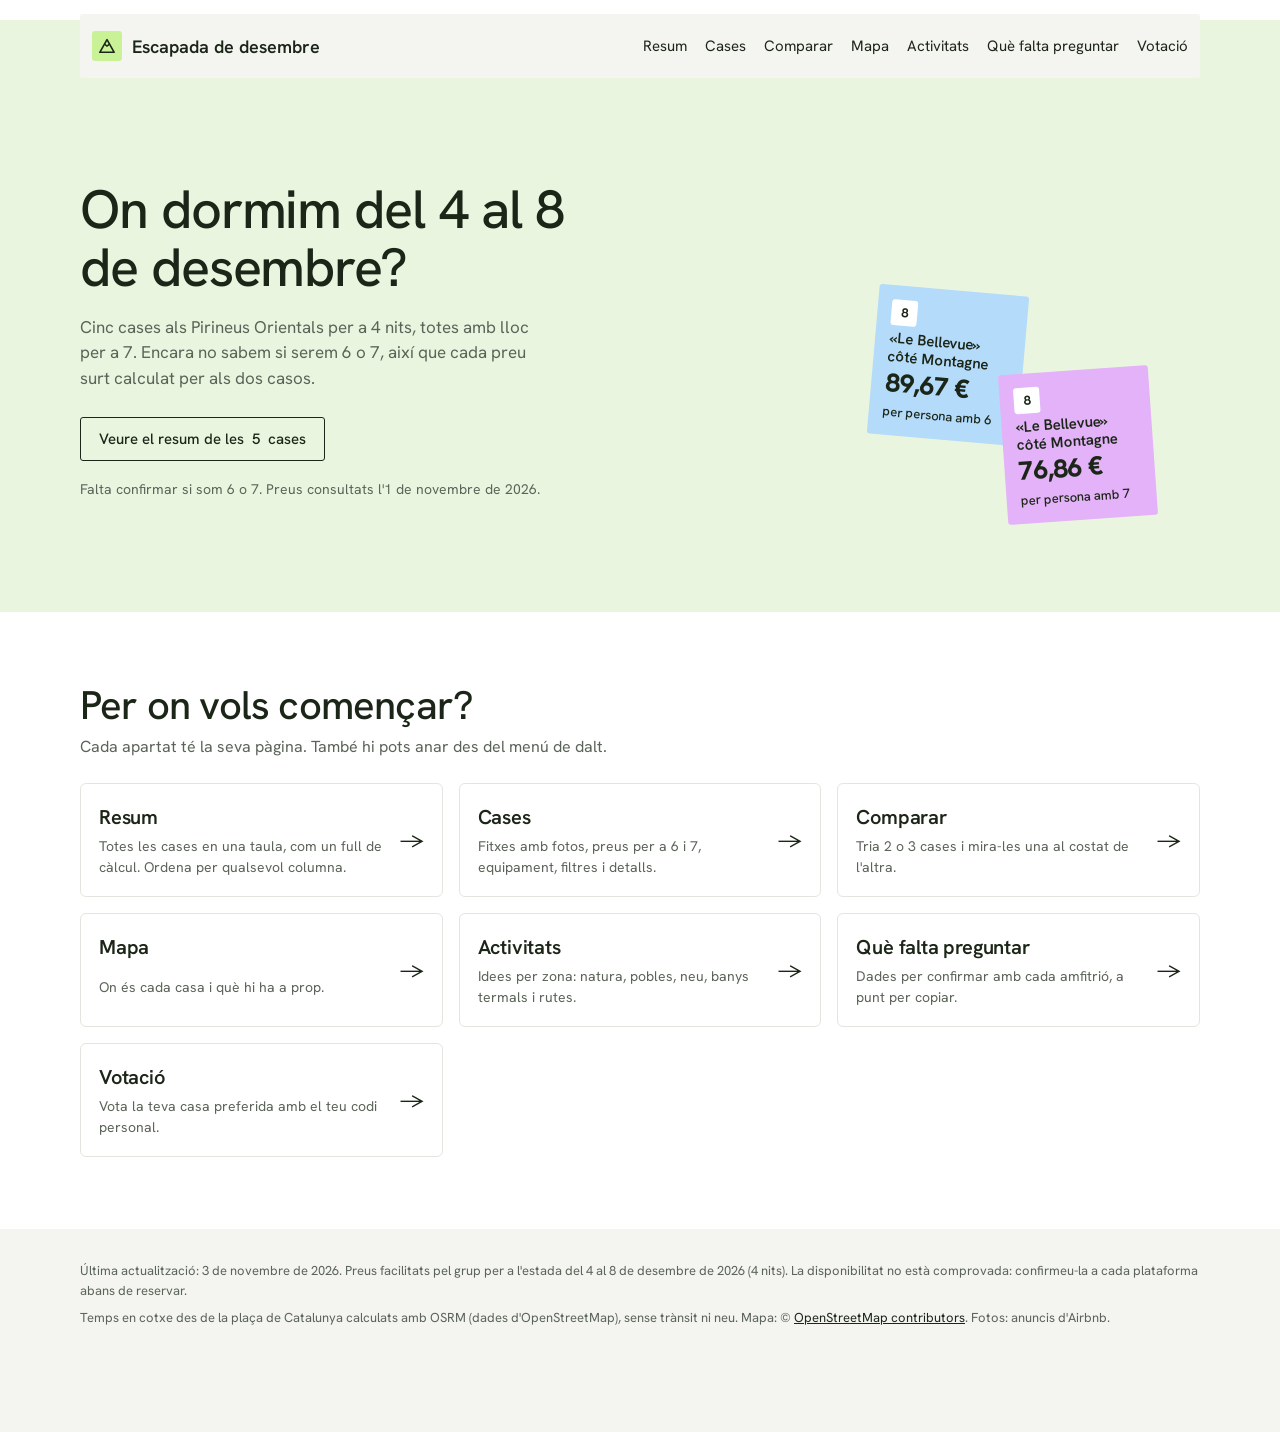
==== index.html @ 59b83987 "Base inicial" ====
<!doctype html>
<html lang="ca">
<head>
  <meta charset="utf-8">
  <meta name="viewport" content="width=device-width, initial-scale=1">
  <title>Escapada de desembre 2026: on dormim del 4 al 8 de desembre?</title>
  <meta name="description" content="Comparador de les cases candidates per a l'escapada del 4 al 8 de desembre de 2026 als Pirineus Orientals, amb preus per a 6 i 7 persones.">
  <meta name="theme-color" content="#EAF5DF">

  <!-- Vista prèvia en compartir (Open Graph / Twitter) -->
  <meta property="og:type" content="website">
  <meta property="og:locale" content="ca_ES">
  <meta property="og:title" content="Escapada de desembre 2026: on dormim del 4 al 8 de desembre?">
  <meta property="og:description" content="Comparador de les cases candidates per a l'escapada del 4 al 8 de desembre de 2026 als Pirineus Orientals, amb preus per a 6 i 7 persones.">
  <meta property="og:url" content="https://ltrebol.github.io/viatge-pont-desembre/">
  <meta property="og:image" content="https://ltrebol.github.io/viatge-pont-desembre/img/compartir.png">
  <meta property="og:image:width" content="1200">
  <meta property="og:image:height" content="630">
  <meta property="og:image:alt" content="Escapada de desembre, del 4 al 8 de desembre de 2026">
  <meta name="twitter:card" content="summary_large_image">
  <meta name="twitter:image" content="https://ltrebol.github.io/viatge-pont-desembre/img/compartir.png">

  <link rel="icon" href="data:image/svg+xml,%3Csvg xmlns='http://www.w3.org/2000/svg' viewBox='0 0 32 32'%3E%3Crect width='32' height='32' rx='4' fill='%23C9F296'/%3E%3Cpath d='M16 6 4 26h24z' fill='none' stroke='%231C2618' stroke-width='2.4' stroke-linejoin='round'/%3E%3C/svg%3E">
  <link rel="preconnect" href="https://fonts.googleapis.com">
  <link rel="preconnect" href="https://fonts.gstatic.com" crossorigin>
  <link rel="stylesheet" href="https://fonts.googleapis.com/css2?family=Hanken+Grotesk:wght@400;500;600;700;800&display=swap">
  <link rel="stylesheet" href="css/estils.css">
</head>
<body data-pagina="inici">
  <a class="salt" href="#contingut">Salta al contingut</a>

  <!-- Navegació: igual a totes les pàgines; app.js marca la pàgina actual. -->
  <div class="nav-embolcall">
    <div class="contenidor">
      <nav class="nav" aria-label="Seccions">
        <a class="logo" href="index.html" data-pag="inici">
          <span class="logo__icona" aria-hidden="true"><svg viewBox="0 0 20 20"><path d="M10 3 2 17h16z" fill="none" stroke="currentColor" stroke-width="1.8" stroke-linejoin="round"/><path d="M7.2 8 10 10l2.8-2" fill="none" stroke="currentColor" stroke-width="1.6"/></svg></span>
          <span>Escapada de desembre</span>
        </a>
        <ul class="nav__enllacos">
          <li><a href="resum.html" data-pag="resum">Resum</a></li>
          <li><a href="cases.html" data-pag="cases">Cases</a></li>
          <li><a href="comparar.html" data-pag="comparar">Comparar</a></li>
          <li><a href="mapa.html" data-pag="mapa">Mapa</a></li>
          <li><a href="activitats.html" data-pag="activitats">Activitats</a></li>
          <li><a href="preguntes.html" data-pag="preguntes">Què falta preguntar</a></li>
          <li data-nav="votacio"><a href="votacio.html" data-pag="votacio">Votació</a></li>
          <li data-nav="temps" hidden><a href="temps.html" data-pag="temps">El temps</a></li>
        </ul>
        <details class="nav__mobil">
          <summary>Seccions</summary>
          <ul>
            <li><a href="index.html" data-pag="inici">Inici</a></li>
            <li><a href="resum.html" data-pag="resum">Resum</a></li>
            <li><a href="cases.html" data-pag="cases">Cases</a></li>
            <li><a href="comparar.html" data-pag="comparar">Comparar</a></li>
            <li><a href="mapa.html" data-pag="mapa">Mapa</a></li>
            <li><a href="activitats.html" data-pag="activitats">Activitats</a></li>
            <li><a href="preguntes.html" data-pag="preguntes">Què falta preguntar</a></li>
            <li data-nav="votacio"><a href="votacio.html" data-pag="votacio">Votació</a></li>
            <li data-nav="temps" hidden><a href="temps.html" data-pag="temps">El temps</a></li>
          </ul>
        </details>
      </nav>
    </div>
  </div>

  <!-- Capçalera -->
  <header class="hero" id="inici">
    <div class="contenidor hero__graella">
      <div class="hero__text">
        <h1 id="titol-viatge">On dormim del 4 al 8 de desembre?</h1>
        <p class="hero__intro"><span class="majuscula" data-nombre-cases="text">Cinc</span> cases als Pirineus Orientals per a 4 nits, totes amb lloc per a 7. Encara no sabem si serem 6 o 7, així que cada preu surt calculat per als dos casos.</p>
        <a class="boto" href="resum.html">Veure el resum de les <span data-nombre-cases="xifra">5</span> cases</a>
        <p class="hero__nota" id="hero-nota">Falta confirmar si som 6 o 7. Preus consultats l'1 de novembre de 2026.</p>
      </div>
      <div class="peces" id="peces" aria-label="Les cases més econòmiques per persona"></div>
    </div>
  </header>

  <main id="contingut">
    <section class="seccio" aria-labelledby="titol-seccions">
      <div class="contenidor">
        <div class="seccio__cap">
          <div>
            <h2 id="titol-seccions">Per on vols començar?</h2>
            <p>Cada apartat té la seva pàgina. També hi pots anar des del menú de dalt.</p>
          </div>
        </div>
        <ul class="portes">
          <li><a class="porta" href="resum.html"><span class="porta__titol">Resum</span><span class="porta__text">Totes les cases en una taula, com un full de càlcul. Ordena per qualsevol columna.</span><span class="porta__fletxa" aria-hidden="true">→</span></a></li>
          <li><a class="porta" href="cases.html"><span class="porta__titol">Cases</span><span class="porta__text">Fitxes amb fotos, preus per a 6 i 7, equipament, filtres i detalls.</span><span class="porta__fletxa" aria-hidden="true">→</span></a></li>
          <li><a class="porta" href="comparar.html"><span class="porta__titol">Comparar</span><span class="porta__text">Tria 2 o 3 cases i mira-les una al costat de l'altra.</span><span class="porta__fletxa" aria-hidden="true">→</span></a></li>
          <li><a class="porta" href="mapa.html"><span class="porta__titol">Mapa</span><span class="porta__text">On és cada casa i què hi ha a prop.</span><span class="porta__fletxa" aria-hidden="true">→</span></a></li>
          <li><a class="porta" href="activitats.html"><span class="porta__titol">Activitats</span><span class="porta__text">Idees per zona: natura, pobles, neu, banys termals i rutes.</span><span class="porta__fletxa" aria-hidden="true">→</span></a></li>
          <li><a class="porta" href="preguntes.html"><span class="porta__titol">Què falta preguntar</span><span class="porta__text">Dades per confirmar amb cada amfitrió, a punt per copiar.</span><span class="porta__fletxa" aria-hidden="true">→</span></a></li>
          <li data-nav="votacio"><a class="porta" href="votacio.html"><span class="porta__titol">Votació</span><span class="porta__text">Vota la teva casa preferida amb el teu codi personal.</span><span class="porta__fletxa" aria-hidden="true">→</span></a></li>
          <li data-nav="temps" hidden><a class="porta" href="temps.html"><span class="porta__titol">El temps</span><span class="porta__text">Previsió del 4 al 8 de desembre per zona.</span><span class="porta__fletxa" aria-hidden="true">→</span></a></li>
        </ul>
      </div>
    </section>
  </main>

  <footer class="peu">
    <div class="contenidor">
      <p>Última actualització: <span id="ultima-actualitzacio"></span>. Preus facilitats pel grup per a l'estada del 4 al 8 de desembre de 2026 (4 nits). La disponibilitat no està comprovada: confirmeu-la a cada plataforma abans de reservar.</p>
      <p>Temps en cotxe des de la plaça de Catalunya calculats amb OSRM (dades d'OpenStreetMap), sense trànsit ni neu. Mapa: © <a href="https://www.openstreetmap.org/copyright" target="_blank" rel="noopener">OpenStreetMap contributors</a>. Fotos: anuncis d'Airbnb.</p>
    </div>
  </footer>

  <p class="avis-copiat" id="avis-copiat" role="status" aria-live="polite"></p>

  <script src="js/dades.js"></script>
  <script src="js/app.js"></script>
</body>
</html>
---- css/estils.css ----
/* Escapada de desembre 2026 — estils
   Tots els valors visuals provenen de DESIGN.md. */

:root {
  /* 2.1 Color base */
  --color-fons: #FFFFFF;
  --color-panell: #F4F5F1;
  --color-fila-parell: #FCFCFA;
  --color-hero: #EAF5DF;
  --color-linia: #E3E6DF;
  --color-linia-forta: #C9CEC3;
  --color-tinta: #1C2618;
  --color-tinta-2: #5B6458;
  --color-neutre: #666E62;
  --color-lila: #E3B2F8;
  --color-ordenada: #E7EBE1;
  --color-separador-pla: rgba(28, 38, 24, .15);
  --color-pista-barra: rgba(255, 255, 255, .75);

  /* 2.2 Zones */
  --color-zona-a: #B4DBFA; --color-zona-a-fosc: #8FC6F2; --color-zona-a-vora: #3F7FB5;
  --color-zona-b: #FFD6A8; --color-zona-b-fosc: #F7BF85; --color-zona-b-vora: #B07535;
  --color-zona-c: #95EEDD; --color-zona-c-fosc: #6FDCC8; --color-zona-c-vora: #2F9C88;
  --color-zona-d: #C9F296; --color-zona-d-fosc: #AEE16F; --color-zona-d-vora: #5F9A2A;

  /* 4 Tipografia */
  --font: "Hanken Grotesk", "Helvetica Neue", Arial, sans-serif;
  --text-hero: 54px;
  --text-h2: 40px;
  --text-preu-gran: 52px;
  --text-preu: 28px;
  --text-etiqueta-preu: 26px;
  --text-h3: 23px;
  --text-h3-pla: 26px;
  --text-preu-2: 18px;
  --text-intro: 17px;
  --text-base: 16px;
  --text-nav: 15px;
  --text-petit: 14px;
  --text-meta: 13.5px;
  --text-mini: 13px;
  --text-micro: 11px;

  /* 5 Espaiat */
  --space-1: 4px;
  --space-2: 8px;
  --space-3: 12px;
  --space-4: 16px;
  --space-5: 20px;
  --space-6: 24px;
  --space-8: 32px;
  --space-12: 48px;
  --space-18: 72px;

  /* 6 Radis */
  --radius-s: 3px;
  --radius-m: 6px;
  --radius-pill: 999px;

  /* 8 Retícula */
  --max-ample: 1120px;
  --marge: var(--space-8);

  /* 10 Moviment */
  --motion-curta: 150ms cubic-bezier(.2, 0, 0, 1);
  --motion-mitjana: 250ms cubic-bezier(.2, 0, 0, 1);
}

@media (max-width: 600px) {
  :root {
    --text-hero: 36px;
    --text-h2: 30px;
    --text-preu-gran: 44px;
    --marge: var(--space-4);
  }
}

@media (prefers-reduced-motion: reduce) {
  :root { --motion-curta: 0ms linear; --motion-mitjana: 0ms linear; }
  html { scroll-behavior: auto !important; }
}

/* ---------- Base ---------- */
* { box-sizing: border-box; }
html { scroll-behavior: smooth; scroll-padding-top: 84px; }
body {
  margin: 0;
  background: var(--color-fons);
  color: var(--color-tinta);
  font-family: var(--font);
  font-size: var(--text-base);
  line-height: 1.5;
}
h1, h2, h3 { margin: 0; font-weight: 500; letter-spacing: -.02em; line-height: 1.08; }
p { margin: 0; }
a { color: var(--color-tinta); }
img { max-width: 100%; }
button, select, input { font: inherit; color: inherit; }
.num, td.n { font-variant-numeric: tabular-nums; }
[hidden] { display: none !important; }
.sr { position: absolute; width: 1px; height: 1px; padding: 0; margin: -1px; overflow: hidden; clip: rect(0 0 0 0); white-space: nowrap; border: 0; }

:focus-visible { outline: 3px solid var(--color-tinta); outline-offset: 2px; }
.boto--ple:focus-visible { outline-color: var(--color-lila); }

.contenidor { max-width: calc(var(--max-ample) + 2 * var(--marge)); margin: 0 auto; padding-inline: var(--marge); }

.salt { position: absolute; left: var(--space-4); top: -60px; z-index: 100; background: var(--color-fons); padding: var(--space-2) var(--space-4); border: 1.5px solid var(--color-tinta); border-radius: var(--radius-s); }
.salt:focus { top: var(--space-4); }

/* ---------- Botons ---------- */
.boto {
  display: inline-flex; align-items: center; justify-content: center; gap: var(--space-2);
  min-height: 44px; padding: 0 18px;
  border: 1.5px solid var(--color-tinta); border-radius: var(--radius-s);
  background: transparent; color: var(--color-tinta);
  font-size: var(--text-nav); font-weight: 500; text-decoration: none; cursor: pointer;
  transition: background-color var(--motion-curta), color var(--motion-curta);
}
.boto:hover { background: var(--color-panell); }
.boto--ple { background: var(--color-tinta); color: var(--color-fons); }
.boto--ple:hover { background: var(--color-tinta); color: var(--color-fons); text-decoration: underline; }
.boto--pill { border-radius: var(--radius-pill); }
.boto--pill[aria-pressed="true"] { background: var(--color-tinta); color: var(--color-fons); }
.boto--text {
  border-color: transparent; padding: 0 var(--space-2); text-decoration: underline; text-underline-offset: 3px;
}
.boto--text:hover { background: transparent; text-decoration-thickness: 2px; }
.caixa-mes {
  display: inline-grid; place-items: center; width: 20px; height: 20px; flex: none;
  border: 1px solid var(--color-linia-forta); border-radius: 2px; font-size: var(--text-mini); line-height: 1;
}
.caixa-mes::before { content: "+"; }
details[open] > summary .caixa-mes::before { content: "–"; }

/* Disc de zona */
.disc {
  display: inline-grid; place-items: center; flex: none;
  width: 26px; height: 26px; border-radius: var(--radius-s);
  font-weight: 700; font-size: var(--text-mini); color: var(--color-tinta);
}
.disc--petit { width: 20px; height: 20px; font-size: var(--text-micro); }
.zona-A { background: var(--color-zona-a); }
.zona-B { background: var(--color-zona-b); }
.zona-C { background: var(--color-zona-c); }
.zona-D { background: var(--color-zona-d); }
.zona-A-fosc { background: var(--color-zona-a-fosc); }
.zona-B-fosc { background: var(--color-zona-b-fosc); }
.zona-C-fosc { background: var(--color-zona-c-fosc); }
.zona-D-fosc { background: var(--color-zona-d-fosc); }

/* Selector segmentat (page1) */
.segment { display: inline-flex; flex-wrap: wrap; gap: 2px; background: var(--color-panell); padding: var(--space-1); border-radius: var(--radius-s); }
.segment button {
  min-height: 40px; padding: 0 var(--space-4); border: 0; border-radius: 2px; background: transparent;
  font-size: var(--text-nav); cursor: pointer; transition: background-color var(--motion-curta), color var(--motion-curta);
}
.segment button:hover { background: var(--color-fons); }
.segment button[aria-pressed="true"], .segment button[aria-selected="true"] { background: var(--color-tinta); color: var(--color-fons); }
.segment--desplacable { flex-wrap: nowrap; overflow-x: auto; max-width: 100%; }
.segment--desplacable button { white-space: nowrap; }
.segment--etiquetes { gap: var(--space-1); }
.segment--etiquetes span { display: inline-flex; align-items: center; gap: var(--space-2); min-height: 40px; padding: 0 var(--space-3); font-size: var(--text-petit); }
.segment--etiquetes button { min-height: 40px; padding: 0 var(--space-2); text-decoration: underline; font-size: var(--text-petit); }

/* ---------- Navegació ---------- */
.nav-embolcall { position: sticky; top: 0; z-index: 50; padding-block: 14px; }
.nav-embolcall.enganxada { background: var(--color-fons); border-bottom: 1px solid var(--color-linia); }
.nav {
  display: flex; align-items: center; gap: 28px;
  background: var(--color-panell); border-radius: var(--radius-s); padding: 10px var(--space-3);
}
.logo { display: inline-flex; align-items: center; gap: 10px; font-size: 18px; font-weight: 600; text-decoration: none; min-height: 44px; }
.logo__icona { display: grid; place-items: center; width: 30px; height: 30px; border-radius: var(--radius-s); background: var(--color-zona-d); }
.logo__icona svg { width: 18px; height: 18px; }
.nav__enllacos { display: flex; gap: 18px; list-style: none; margin: 0 0 0 auto; padding: 0; }
.nav__enllacos a { display: inline-flex; align-items: center; min-height: 44px; font-size: var(--text-nav); text-decoration: none; }
.nav__enllacos a:hover { text-decoration: underline; text-underline-offset: 4px; }
/* Pàgina actual: subratllat gruixut + pes (no només color) */
.nav__enllacos a[aria-current="page"], .nav__mobil a[aria-current="page"] { font-weight: 600; text-decoration: underline; text-decoration-thickness: 2px; text-underline-offset: 6px; }
.nav__mobil { display: none; margin-left: auto; position: relative; }
.nav__mobil summary { list-style: none; cursor: pointer; min-height: 44px; display: inline-flex; align-items: center; padding: 0 14px; border: 1.5px solid var(--color-tinta); border-radius: var(--radius-s); font-weight: 500; }
.nav__mobil summary::-webkit-details-marker { display: none; }
.nav__mobil ul { position: absolute; right: 0; top: calc(100% + var(--space-2)); list-style: none; margin: 0; padding: var(--space-2) 0; background: var(--color-fons); border: 1px solid var(--color-linia-forta); border-radius: var(--radius-s); min-width: 220px; }
.nav__mobil a { display: flex; align-items: center; min-height: 44px; padding: 0 var(--space-4); text-decoration: none; }
@media (max-width: 1100px) {
  .nav__enllacos { display: none; }
  .nav__mobil { display: block; }
}
@media (max-width: 600px) {
  .nav-embolcall { padding-block: 10px; }
  .nav { gap: var(--space-3); }
}

/* ---------- Capçalera ---------- */
.hero { background: var(--color-hero); margin-top: -72px; padding: 120px 0 var(--space-18); overflow: hidden; }
.hero__graella { display: grid; grid-template-columns: 1.05fr 1fr; gap: 40px; align-items: center; }
.hero h1 { font-size: var(--text-hero); }
.hero__intro { max-width: 46ch; margin: 18px 0 26px; color: var(--color-tinta-2); font-size: var(--text-intro); }
.hero__nota { margin-top: 18px; font-size: var(--text-petit); color: var(--color-tinta-2); }
.peces { position: relative; height: 400px; }
.peca { position: absolute; width: 190px; height: 190px; border-radius: var(--radius-s); overflow: hidden; background: var(--color-panell); }
.peca img { width: 100%; height: 100%; object-fit: cover; display: block; }
.etiqueta {
  position: absolute; width: 150px; height: 150px; padding: 14px; border-radius: var(--radius-s);
  display: flex; flex-direction: column; justify-content: space-between; text-decoration: none; color: var(--color-tinta);
}
.etiqueta .disc { background: var(--color-fons); }
.etiqueta__nom { font-size: var(--text-nav); font-weight: 600; line-height: 1.2; }
.etiqueta__preu { font-size: var(--text-etiqueta-preu); font-weight: 800; letter-spacing: -.02em; line-height: 1; font-variant-numeric: tabular-nums; }
.etiqueta__unitat { display: block; font-size: var(--text-mini); font-weight: 500; margin-top: var(--space-1); }
.etiqueta--lila { background: var(--color-lila); }
@media (max-width: 980px) {
  .hero__graella { grid-template-columns: 1fr; }
  .peces { height: 400px; max-width: 520px; }
}
@media (max-width: 600px) {
  .hero { padding: 96px 0 40px; }
  .peces { height: 320px; transform: scale(.8); transform-origin: left top; margin-bottom: -60px; }
}

/* ---------- Seccions ---------- */
.seccio { padding-top: var(--space-18); }
.seccio__cap { display: flex; justify-content: space-between; align-items: flex-end; flex-wrap: wrap; gap: var(--space-5); margin-bottom: var(--space-6); }
.seccio__cap h2 { font-size: var(--text-h2); }
.seccio__cap > div:first-child { flex: 1 1 36rem; min-width: 0; }
.seccio__cap p { margin-top: var(--space-2); max-width: 100ch; color: var(--color-tinta-2); }
.seccio__cap h1 { font-size: var(--text-h2); }
/* Pàgines interiors: la primera secció comença just sota la navegació */
.pagina > .seccio:first-child { padding-top: var(--space-8); }
@media (max-width: 600px) { .seccio { padding-top: var(--space-12); } .pagina > .seccio:first-child { padding-top: var(--space-4); } }

/* ---------- Inici: accessos a cada pàgina ---------- */
.portes { list-style: none; margin: 0; padding: 0; display: grid; grid-template-columns: repeat(3, 1fr); gap: var(--space-4); }
@media (max-width: 980px) { .portes { grid-template-columns: repeat(2, 1fr); } }
@media (max-width: 600px) { .portes { grid-template-columns: 1fr; } }
.porta {
  display: grid; grid-template-columns: 1fr auto; gap: var(--space-1) var(--space-3); height: 100%;
  padding: 18px; border: 1px solid var(--color-linia); border-radius: var(--radius-m);
  text-decoration: none; transition: background-color var(--motion-curta);
}
.porta:hover { background: var(--color-panell); }
.porta__titol { font-size: 20px; font-weight: 600; letter-spacing: -.01em; }
.porta__text { grid-column: 1; font-size: var(--text-petit); color: var(--color-tinta-2); }
.porta__fletxa { grid-column: 2; grid-row: 1 / span 2; align-self: center; font-size: 22px; }

/* ---------- Resum (full de càlcul) ---------- */
.full { border: 1px solid var(--color-linia-forta); border-radius: var(--radius-m); overflow: auto; max-width: 100%; max-height: 80vh; }
.full__taula { border-collapse: separate; border-spacing: 0; font-size: var(--text-petit); min-width: 1250px; width: 100%; }
.full__taula th, .full__taula td {
  height: 44px; padding: 0 10px; white-space: nowrap; text-align: left;
  border-right: 1px solid var(--color-linia); border-bottom: 1px solid var(--color-linia);
}
.full__taula thead th { position: sticky; top: 0; z-index: 2; background: var(--color-panell); font-size: var(--text-mini); font-weight: 600; }
.full__taula thead tr.grups th { height: 30px; font-weight: 500; color: var(--color-tinta-2); text-align: center; }
.full__taula thead tr:nth-child(2) th { top: 30px; }
.full__taula thead th button {
  all: unset; cursor: pointer; display: inline-flex; align-items: center; gap: var(--space-1); min-height: 44px; font-weight: 600;
}
.full__taula thead th button:focus-visible { outline: 3px solid var(--color-tinta); outline-offset: -3px; }
.full__taula thead th[aria-sort="ascending"], .full__taula thead th[aria-sort="descending"] { background: var(--color-ordenada); }
.full__taula .fletxa { color: var(--color-neutre); font-weight: 400; }
.full__taula thead th.n, .full__taula td.n { text-align: right; }
.full__taula thead th.n button { justify-content: flex-end; }
.full__taula tbody th { position: sticky; left: 0; z-index: 1; background: var(--color-fons); font-weight: 500; min-width: 250px; border-right: 1px solid var(--color-linia-forta); }
.full__taula thead tr:nth-child(2) th:first-child, .full__taula thead tr.grups th:first-child { left: 0; z-index: 3; border-right: 1px solid var(--color-linia-forta); }
.full__taula tbody tr:nth-child(even) td, .full__taula tbody tr:nth-child(even) th { background: var(--color-fila-parell); }
.full__taula tbody tr:last-child td, .full__taula tbody tr:last-child th { border-bottom: 0; }
.full__taula .sep { border-left: 2px solid var(--color-linia-forta); }
.full__casa { display: flex; align-items: center; gap: 10px; }
.full__casa a { text-decoration: none; }
.full__casa a:hover { text-decoration: underline; }
.full__taula td.millor { background: var(--color-lila) !important; font-weight: 700; }
.full__taula td.millor::after { content: "Millor"; margin-left: var(--space-1); font-size: var(--text-micro); font-weight: 500; }
.full__taula td.pend, .full__taula td.no { color: var(--color-neutre); }
.full__taula td.si { font-weight: 500; }
.full__taula td.text { white-space: normal; min-width: 240px; font-size: var(--text-mini); color: var(--color-tinta-2); line-height: 1.3; padding-block: var(--space-2); }
.full__taula td .boto--text { min-height: 36px; font-size: var(--text-mini); padding: 0; }
.full__llegenda { display: flex; flex-wrap: wrap; gap: var(--space-2) 18px; margin-top: var(--space-3); font-size: var(--text-mini); color: var(--color-tinta-2); }
.full__grups { display: none; margin-bottom: var(--space-3); }
.full__taula .nomes-mobil { display: none; }
.full__linia { display: block; }
@media (max-width: 600px) {
  /* Al mòbil: columna «Casa» fixa + només el grup de columnes triat, sense desplaçament horitzontal */
  .full__grups { display: flex; flex-wrap: nowrap; overflow-x: auto; max-width: 100%; }
  .full__grups button { white-space: nowrap; padding: 0 var(--space-3); }
  .full { max-height: none; }
  .full__taula { font-size: var(--text-mini); min-width: 0; }
  .full__taula .nomes-escriptori, .full__taula tr.grups { display: none; }
  .full__taula .nomes-mobil { display: table-cell; }
  .full__taula span.nomes-mobil { display: inline; }
  .full__taula:not([data-mobil="preu"]) .m-preu,
  .full__taula:not([data-mobil="total"]) .m-total,
  .full__taula:not([data-mobil="espai"]) .m-espai,
  .full__taula:not([data-mobil="valoracio"]) .m-valoracio,
  .full__taula:not([data-mobil="equip"]) .m-equip,
  .full__taula:not([data-mobil="atencio"]) .m-atencio { display: none; }
  .full__taula thead tr:nth-child(2) th { top: 0; }
  .full__taula th, .full__taula td { padding: 0 var(--space-2); white-space: normal; }
  .full__taula thead th button { min-height: 44px; line-height: 1.2; }
  .full__taula tbody th, .full__taula thead tr:nth-child(2) th:first-child {
    min-width: 0; width: 132px; max-width: 132px;
  }
  .full__taula tbody th { line-height: 1.2; padding-block: 6px; font-size: var(--text-mini); }
  .full__casa { gap: 6px; align-items: flex-start; }
  .full__casa .disc { width: 20px; height: 20px; font-size: var(--text-micro); }
  .full__taula td.text { min-width: 0; padding-block: 6px; }
  .full__taula td.millor::after { display: block; margin-left: 0; }
}
.mostra-millor { display: inline-block; width: 14px; height: 14px; border-radius: 2px; background: var(--color-lila); vertical-align: -2px; margin-right: 6px; }

/* ---------- Filtres ---------- */
.filtres { margin-bottom: var(--space-6); border-top: 1px solid var(--color-linia); border-bottom: 1px solid var(--color-linia); }
.filtres > summary, .descartades > summary, .fonts > summary {
  list-style: none; cursor: pointer; display: flex; align-items: center; gap: 10px; min-height: 48px; font-weight: 500;
}
.filtres > summary::-webkit-details-marker, .descartades > summary::-webkit-details-marker, .fonts > summary::-webkit-details-marker { display: none; }
.filtres__actius { font-weight: 400; color: var(--color-tinta-2); font-size: var(--text-petit); }
.filtres__cos { padding-bottom: var(--space-5); }
.filtres__graella { display: grid; gap: var(--space-4); grid-template-columns: repeat(auto-fit, minmax(190px, 1fr)); }
.filtres__graella label { display: grid; gap: 6px; font-size: var(--text-petit); font-weight: 500; }
.filtres__graella output { font-weight: 400; }
select {
  min-height: 44px; padding: 0 var(--space-3); border: 1.5px solid var(--color-linia-forta); border-radius: var(--radius-s); background: var(--color-fons);
}
input[type="range"] { width: 100%; min-height: 44px; accent-color: var(--color-tinta); }
.filtres__opcions { border: 0; padding: 0; margin: var(--space-5) 0 0; display: flex; flex-wrap: wrap; gap: var(--space-2) var(--space-5); }
.filtres__opcions legend { padding: 0; margin-bottom: var(--space-2); font-size: var(--text-petit); font-weight: 600; }
.filtres__opcions label { display: inline-flex; align-items: center; gap: var(--space-2); min-height: 44px; font-size: var(--text-petit); cursor: pointer; }
.filtres__opcions input, .interruptor input { width: 18px; height: 18px; accent-color: var(--color-tinta); }
.filtres .boto--text { margin-top: var(--space-3); }

/* ---------- Targetes de casa (model page3) ---------- */
.graella-cases { display: grid; grid-template-columns: repeat(3, 1fr); gap: var(--space-5); }
@media (max-width: 980px) { .graella-cases { grid-template-columns: repeat(2, 1fr); } }
@media (max-width: 600px) { .graella-cases { grid-template-columns: 1fr; } }

.casa { display: flex; flex-direction: column; background: var(--color-fons); border: 1px solid var(--color-linia); border-radius: var(--radius-m); overflow: hidden; scroll-margin-top: 90px; }
.casa--destacada { outline: 3px solid var(--color-tinta); outline-offset: 2px; }
.casa__foto { position: relative; aspect-ratio: 16 / 10; background: var(--color-panell); }
.casa__foto img { width: 100%; height: 100%; object-fit: cover; display: block; }
.casa__sense-foto { position: absolute; inset: 0; display: grid; place-items: center; color: var(--color-tinta-2); font-size: var(--text-petit); }
.casa__max6 { position: absolute; top: 10px; right: 10px; background: var(--color-fons); border: 1.5px solid var(--color-tinta); border-radius: var(--radius-s); padding: 3px 9px; font-size: var(--text-mini); font-weight: 600; }
.casa__distintiu { position: absolute; left: 10px; bottom: 10px; background: var(--color-lila); border-radius: var(--radius-s); padding: var(--space-1) 10px; font-size: var(--text-mini); font-weight: 600; }
.casa__valoracio { display: flex; flex-wrap: wrap; align-items: baseline; gap: 6px; padding: var(--space-3) 18px; font-size: var(--text-petit); }
.casa__valoracio small { color: var(--color-tinta-2); font-size: var(--text-petit); }
.casa__franja { display: flex; align-items: center; gap: 10px; padding: var(--space-2) 18px; background: var(--color-panell); border-top: 1px solid var(--color-linia); border-bottom: 1px solid var(--color-linia); font-size: var(--text-meta); color: var(--color-tinta-2); }
.casa__franja button, .casa__franja a { margin-left: auto; min-height: 32px; padding: 0; border: 0; background: none; color: var(--color-tinta); text-decoration: underline; text-underline-offset: 3px; cursor: pointer; font-size: var(--text-meta); }
.casa__cos { display: flex; flex-direction: column; gap: 10px; padding: 14px 18px 18px; flex: 1; }
.casa__meta { font-size: var(--text-meta); color: var(--color-tinta-2); }
.casa__nom { font-size: var(--text-h3); }
.casa__nom a { text-decoration: none; }
.preus { display: grid; gap: var(--space-1); font-variant-numeric: tabular-nums; }
.preus__6 { font-size: var(--text-preu); font-weight: 700; letter-spacing: -.02em; line-height: 1.2; }
.preus__7 { font-size: var(--text-preu-2); font-weight: 600; line-height: 1.3; }
.preus small { margin-left: var(--space-1); font-size: var(--text-meta); font-weight: 400; letter-spacing: 0; color: var(--color-tinta-2); }
.preus__no7 { font-size: var(--text-nav); color: var(--color-neutre); font-weight: 500; }
.preus__total { font-size: var(--text-mini); color: var(--color-neutre); }
.atencio { font-size: var(--text-petit); }
.atencio strong { font-weight: 600; }
.checks { list-style: none; margin: 0; padding: 0; display: grid; grid-template-columns: 1fr 1fr; gap: 3px 10px; font-size: var(--text-petit); }
.checks li::before { content: "✓"; margin-right: 7px; font-size: 12px; font-weight: 700; }
.checks li.no { color: var(--color-tinta-2); }
.checks li.no::before { content: "✕"; }
/* Carrusel de fotos (targeta i fitxa) */
.carrusel { position: absolute; inset: 0; }
.carrusel img { width: 100%; height: 100%; object-fit: cover; display: block; }
.carrusel__fletxa {
  position: absolute; top: 50%; transform: translateY(-50%); z-index: 2;
  width: 44px; height: 44px; display: grid; place-items: center; padding: 0;
  background: var(--color-fons); color: var(--color-tinta); border: 1.5px solid var(--color-tinta); border-radius: var(--radius-s);
  font-size: 26px; line-height: 1; cursor: pointer; transition: background-color var(--motion-curta);
}
.carrusel__fletxa:hover { background: var(--color-panell); }
.carrusel__fletxa--ant { left: 10px; }
.carrusel__fletxa--seg { right: 10px; }
.carrusel__comptador {
  position: absolute; right: 10px; bottom: 10px; z-index: 2;
  background: var(--color-fons); border-radius: var(--radius-s); padding: 2px 8px;
  font-size: var(--text-mini); font-weight: 500; font-variant-numeric: tabular-nums;
}
.casa__max6, .casa__distintiu { z-index: 3; }

.casa__detalls {
  display: flex; align-items: center; gap: 10px; width: 100%; min-height: 48px; padding: 0 18px;
  border: 0; border-top: 1px solid var(--color-linia); background: var(--color-fons);
  font-weight: 500; text-align: left; cursor: pointer;
}
.casa__detalls:hover { background: var(--color-panell); }
.casa__detalls:focus-visible { outline-offset: -3px; }

/* Fitxa emergent («Veure detalls») */
.fitxa {
  width: min(760px, calc(100vw - 2 * var(--space-4))); max-width: none; max-height: calc(100vh - 2 * var(--space-8));
  padding: 0; border: 1px solid var(--color-linia-forta); border-radius: var(--radius-m);
  background: var(--color-fons); color: var(--color-tinta); overflow: hidden;
}
.fitxa[open] { display: flex; flex-direction: column; animation: fitxa-entra var(--motion-mitjana); }
.fitxa::backdrop { background: rgba(28, 38, 24, .45); }
@keyframes fitxa-entra { from { opacity: 0; transform: translateY(8px); } to { opacity: 1; transform: none; } }
.fitxa__cap {
  display: flex; align-items: center; justify-content: space-between; gap: var(--space-4);
  padding: var(--space-3) var(--space-3) var(--space-3) var(--space-6); border-bottom: 1px solid var(--color-linia);
}
.fitxa__cap h2 { font-size: var(--text-h3); }
.fitxa__scroll { overflow-y: auto; overscroll-behavior: contain; }
.fitxa__foto { position: relative; aspect-ratio: 16 / 10; background: var(--color-panell); }
.miniatures { display: flex; gap: var(--space-2); overflow-x: auto; padding: var(--space-3) var(--space-6) 0; }
.miniatures button { flex: none; width: 72px; height: 72px; padding: 0; border: 2px solid transparent; border-radius: var(--radius-s); overflow: hidden; cursor: pointer; background: var(--color-panell); }
.miniatures button[aria-current="true"] { border-color: var(--color-tinta); }
.miniatures img { width: 100%; height: 100%; object-fit: cover; display: block; }
.fitxa__resum { padding: var(--space-4) var(--space-6) 0; display: grid; gap: var(--space-1); }
.fitxa__resum .casa__meta { display: flex; align-items: center; gap: var(--space-2); flex-wrap: wrap; }
.fitxa__preus { font-variant-numeric: tabular-nums; }
.fitxa__preus b { font-size: var(--text-preu-2); }
.fitxa__cos { padding: var(--space-2) var(--space-6) var(--space-6); display: grid; gap: var(--space-3); font-size: var(--text-petit); }
.fitxa__cos h3 { margin-top: var(--space-2); font-size: var(--text-nav); font-weight: 600; letter-spacing: 0; }
.fitxa__cos ul { margin: 0; padding-left: 18px; }
.fitxa__cos ul.preg__llista { padding-left: 0; }
.fitxa__cos li { margin-bottom: 2px; }
.fitxa__accions { display: flex; flex-wrap: wrap; gap: var(--space-2); margin-top: var(--space-2); }
@media (max-width: 600px) {
  .fitxa { width: 100vw; max-height: 100vh; height: 100vh; border-radius: 0; border: 0; }
  .fitxa__cap { padding-left: var(--space-4); }
  .miniatures, .fitxa__resum { padding-inline: var(--space-4); }
  .fitxa__cos { padding-inline: var(--space-4); }
}

.casa__accions { display: flex; flex-wrap: wrap; align-items: center; gap: var(--space-2); margin-top: auto; padding-top: 6px; }
.casa__accions .boto--pill { flex: 1 1 auto; }


 
/* Descartades */
.descartades { margin-top: var(--space-8); border-top: 1px solid var(--color-linia); border-bottom: 1px solid var(--color-linia); }
.descartades__nota { font-size: var(--text-petit); color: var(--color-tinta-2); }
.descartades ul { list-style: none; margin: var(--space-3) 0 var(--space-4); padding: 0; display: grid; gap: var(--space-2); }
.descartades li { display: flex; align-items: center; gap: var(--space-3); }

.buit { padding: var(--space-8) var(--space-4); text-align: center; color: var(--color-tinta-2); border: 1px dashed var(--color-linia-forta); border-radius: var(--radius-m); }

/* ---------- Comparador (plans de page1) ---------- */
.plans { display: grid; grid-template-columns: repeat(var(--columnes, 3), 1fr); gap: 22px; align-items: start; }
@media (max-width: 860px) { .plans { grid-template-columns: 1fr; } }
.pla__cos { padding: 22px var(--space-6) 18px; }
.pla__cap { display: flex; justify-content: space-between; align-items: center; gap: var(--space-2); min-height: 26px; }
.pla__cap .disc { background: var(--color-fons); }
.pla__millor { background: var(--color-fons); border: 1.5px solid var(--color-tinta); border-radius: var(--radius-s); padding: 1px 7px; font-size: 12px; font-weight: 700; }
.pla__nom { margin-top: 10px; text-align: center; font-size: var(--text-h3-pla); }
.pla__lloc { margin: var(--space-1) 0 14px; text-align: center; font-size: var(--text-petit); }
.pla__amb { text-align: center; font-size: var(--text-nav); font-weight: 700; }
.pla__preu { text-align: center; font-size: var(--text-preu-gran); font-weight: 800; letter-spacing: -.03em; line-height: 1.05; font-variant-numeric: tabular-nums; }
.pla__unitat { text-align: center; font-size: var(--text-petit); font-weight: 600; margin-bottom: var(--space-4); }
.pla__fila { padding: 9px 0; border-top: 1px solid var(--color-separador-pla); }
.pla__fila-l { display: flex; justify-content: space-between; align-items: baseline; gap: var(--space-2); font-size: var(--text-petit); }
.pla__fila-l b { font-weight: 600; text-align: right; font-variant-numeric: tabular-nums; }
.pla__fila--pend b { font-weight: 400; }
.marca-millor { display: inline-block; margin-left: 6px; padding: 0 5px; background: var(--color-fons); border: 1.5px solid var(--color-tinta); border-radius: var(--radius-s); font-size: var(--text-micro); font-weight: 700; }
.barra { height: 8px; margin-top: 6px; background: var(--color-pista-barra); border-radius: var(--radius-s); overflow: hidden; }
.barra i { display: block; height: 100%; background: var(--color-tinta); border-radius: var(--radius-s); transition: width var(--motion-mitjana); }
.pla__peu { display: block; padding: var(--space-4); text-align: center; font-weight: 600; text-decoration: none; color: var(--color-tinta); }
.pla__peu:hover { text-decoration: underline; }
.pla__treure { min-height: 32px; padding: 0; border: 0; background: none; text-decoration: underline; font-size: var(--text-mini); cursor: pointer; }
.diferencies { margin-top: 28px; display: grid; grid-template-columns: repeat(var(--columnes, 3), 1fr); gap: 22px; }
.diferencies h3 { grid-column: 1 / -1; font-size: 24px; }
.diferencies h4 { margin: 0 0 var(--space-2); font-size: var(--text-nav); font-weight: 600; display: flex; gap: var(--space-2); align-items: center; }
.diferencies ul { list-style: none; margin: 0; padding: 0; display: grid; gap: 6px; font-size: var(--text-nav); }
.diferencies li { display: flex; gap: 9px; align-items: flex-start; }
.diferencies li::before { content: "+"; display: inline-grid; place-items: center; flex: none; width: 20px; height: 20px; margin-top: 2px; border: 1px solid var(--color-linia-forta); border-radius: 2px; font-size: var(--text-mini); }
.diferencies li.menys { color: var(--color-tinta-2); }
.diferencies li.menys::before { content: "–"; }
@media (max-width: 860px) { .diferencies { grid-template-columns: 1fr; } }

.barra-comparar {
  position: fixed; left: 50%; bottom: var(--space-4); transform: translateX(-50%); z-index: 60;
  width: min(560px, calc(100% - 2 * var(--space-4)));
  display: flex; flex-wrap: wrap; align-items: center; gap: var(--space-3);
  padding: 10px var(--space-3) 10px var(--space-4);
  background: var(--color-panell); border: 1px solid var(--color-linia-forta); border-radius: var(--radius-s);
}
.barra-comparar p { flex: 1 1 200px; font-size: var(--text-petit); }

/* ---------- Mapa ---------- */
.mapa__controls { display: flex; align-items: center; gap: var(--space-4); }
.interruptor { display: inline-flex; align-items: center; gap: var(--space-2); min-height: 44px; font-size: var(--text-petit); cursor: pointer; }
.mapa__graella { display: grid; grid-template-columns: 1fr 330px; gap: var(--space-5); }
.mapa__embolcall { position: relative; }
.mapa__mapa { height: 600px; border: 1px solid var(--color-linia); border-radius: var(--radius-m); z-index: 1; background: var(--color-panell); }
.mapa__activar { position: absolute; inset: 0; z-index: 5; border: 0; border-radius: var(--radius-m); background: rgba(28, 38, 24, .25); color: var(--color-fons); font-weight: 600; font-size: var(--text-intro); cursor: pointer; }
.mapa__llista { list-style: none; margin: 0; padding: 0; border: 1px solid var(--color-linia); border-radius: var(--radius-m); align-self: start; }
.mapa__llista li + li { border-top: 1px solid var(--color-linia); }
.mapa__llista button {
  all: unset; box-sizing: border-box; cursor: pointer; width: 100%;
  display: grid; grid-template-columns: auto 1fr auto; gap: var(--space-3); align-items: center; padding: 10px var(--space-4); font-size: var(--text-petit);
}
.mapa__llista button:hover, .mapa__llista button[aria-current="true"] { background: var(--color-panell); }
.mapa__llista button:focus-visible { outline: 3px solid var(--color-tinta); outline-offset: -3px; }
.mapa__llista b { display: block; font-weight: 500; font-size: var(--text-nav); }
.mapa__llista small { color: var(--color-tinta-2); }
.mapa__llista .preu { text-align: right; font-variant-numeric: tabular-nums; }
.mapa__llista .preu small { display: block; }
.mapa__llegenda { display: flex; flex-wrap: wrap; gap: var(--space-4); margin-top: var(--space-3); font-size: var(--text-petit); color: var(--color-tinta-2); }
.mapa__llegenda span { display: inline-flex; align-items: center; gap: var(--space-2); }
@media (max-width: 860px) {
  .mapa__graella { grid-template-columns: 1fr; }
  .mapa__mapa { height: 420px; }
}

.marcador {
  display: grid; place-items: center; width: 32px; height: 32px; border-radius: var(--radius-s);
  border: 1.5px solid var(--color-tinta); color: var(--color-tinta); font-family: var(--font); font-weight: 700; font-size: var(--text-petit);
}
.marcador--exacte { border-radius: 50% 50% 50% 0; transform: rotate(-45deg); }
.marcador--exacte span { transform: rotate(45deg); }
.marcador-act { width: 12px; height: 12px; border-radius: 50%; border: 1.5px solid var(--color-tinta); }
.marcador-act--destacada { width: 16px; height: 16px; border-width: 3px; }
.leaflet-container { font-family: var(--font); }
.leaflet-popup-content-wrapper { border-radius: var(--radius-m); }
.leaflet-popup-content { font-size: var(--text-petit); margin: 14px var(--space-4); line-height: 1.4; }
.popup__nom { font-weight: 600; font-size: var(--text-nav); }
.popup__lloc { color: var(--color-tinta-2); }
.popup__preu { margin-top: var(--space-2); font-size: 22px; font-weight: 700; font-variant-numeric: tabular-nums; }
.popup__nota { color: var(--color-neutre); font-size: var(--text-mini); }
.leaflet-popup-content a { color: var(--color-tinta); }

/* ---------- Activitats ---------- */
.avis-muntanya { margin: var(--space-4) 0 0; font-size: var(--text-petit); }
.avis-muntanya strong { font-weight: 600; }
#llista-activitats { margin-top: var(--space-6); border-top: 1px solid var(--color-linia); }
.zona-act { border-bottom: 1px solid var(--color-linia); }
.zona-act > summary { list-style: none; cursor: pointer; display: flex; align-items: center; gap: var(--space-3); min-height: 64px; }
.zona-act > summary::-webkit-details-marker { display: none; }
.zona-act h3 { font-size: 24px; }
.zona-act .mostra { width: 14px; height: 14px; border-radius: 2px; flex: none; }
.zona-act__compte { margin-left: auto; font-size: var(--text-petit); color: var(--color-tinta-2); font-variant-numeric: tabular-nums; }
.zona-act__cases { font-size: var(--text-petit); color: var(--color-tinta-2); margin-bottom: var(--space-3); }
.zona-act .act-llista { margin-bottom: var(--space-5); }
@media (max-width: 600px) { .zona-act h3 { font-size: 20px; } }
.act-llista { list-style: none; margin: 0; padding: 0; border-top: 1px solid var(--color-linia); }
.act { display: grid; grid-template-columns: minmax(200px, 1.1fr) 2fr; gap: var(--space-2) var(--space-6); padding: 14px 0; border-bottom: 1px solid var(--color-linia); }
.act__nom { font-weight: 500; }
.act__tipus { display: block; font-size: var(--text-petit); color: var(--color-tinta-2); }
.act__desc { font-size: var(--text-petit); }
.act__estat { display: block; margin-top: var(--space-1); font-size: var(--text-petit); color: var(--color-neutre); }
.act__font { display: inline-block; margin-top: var(--space-1); font-size: var(--text-petit); }
@media (max-width: 600px) { .act { grid-template-columns: 1fr; } }
.fonts { margin-top: var(--space-8); border-top: 1px solid var(--color-linia); border-bottom: 1px solid var(--color-linia); }
.fonts ul { margin: 0 0 var(--space-4); padding-left: 18px; font-size: var(--text-petit); }
.fonts li { margin-bottom: var(--space-1); }

/* ---------- Què falta preguntar ---------- */
.desplegable { border-top: 1px solid var(--color-linia); border-bottom: 1px solid var(--color-linia); }
.desplegable > summary { list-style: none; cursor: pointer; display: flex; align-items: center; gap: var(--space-3); min-height: 72px; }
.desplegable > summary::-webkit-details-marker { display: none; }
.desplegable > summary h2 { font-size: var(--text-h2); }
.desplegable__compte { margin-left: auto; font-size: var(--text-petit); color: var(--color-tinta-2); }
.desplegable__intro { margin-bottom: var(--space-5); color: var(--color-tinta-2); }
.desplegable .preguntes { padding-bottom: var(--space-6); }
.preguntes { display: grid; grid-template-columns: repeat(2, 1fr); gap: var(--space-5); }
@media (max-width: 760px) { .preguntes { grid-template-columns: 1fr; } }
.preg { border: 1px solid var(--color-linia); border-radius: var(--radius-m); padding: 18px; display: grid; gap: var(--space-3); align-content: start; }
.preg h3 { display: flex; gap: 10px; align-items: center; font-size: 20px; }
.preg__llista { list-style: none; margin: 0; padding: 0; display: grid; gap: 6px; font-size: var(--text-petit); }
.preg__llista li { display: flex; gap: 9px; align-items: flex-start; }
.preg__llista li::before { content: "?"; display: inline-grid; place-items: center; flex: none; width: 20px; height: 20px; margin-top: 1px; border: 1px solid var(--color-linia-forta); border-radius: 2px; font-size: var(--text-mini); }
.preg .boto { justify-self: start; }

/* ---------- El temps (desactivat) ---------- */
.meteo { display: grid; grid-template-columns: repeat(4, 1fr); gap: var(--space-4); }
@media (max-width: 860px) { .meteo { grid-template-columns: repeat(2, 1fr); } }
@media (max-width: 480px) { .meteo { grid-template-columns: 1fr; } }
.meteo__zona { padding: 18px; border-radius: var(--radius-s); display: grid; gap: var(--space-2); font-size: var(--text-petit); }
.meteo__zona h3 { font-size: 20px; }
.meteo__dia { display: flex; justify-content: space-between; gap: var(--space-2); font-variant-numeric: tabular-nums; border-top: 1px solid var(--color-separador-pla); padding-top: 6px; }

/* ---------- Votació ---------- */
.votacio__panell { max-width: 560px; padding: 18px; background: var(--color-panell); border-radius: var(--radius-m); display: grid; gap: var(--space-2); }
.votacio__entrada { display: grid; gap: var(--space-2); }
.votacio__entrada label { font-weight: 600; }
.votacio__fila { display: flex; gap: var(--space-2); }
.votacio__fila select { flex: 1; min-width: 0; }
.votacio__ajuda, .votacio__nota { font-size: var(--text-petit); color: var(--color-tinta-2); }
.votacio__accions { display: flex; flex-wrap: wrap; gap: var(--space-2); margin-left: calc(-1 * var(--space-2)); }
.votacio__avis { font-size: var(--text-petit); min-height: 1.5em; }
.votacio__avis--error { font-weight: 600; }
.votacio__avis--error::before { content: "Error: "; }
.votacio__titol { margin-top: var(--space-8); font-size: var(--text-h3); }
.votacio__estat { margin: var(--space-2) 0 var(--space-1); color: var(--color-tinta-2); }
.votacio__qui-ha-votat { margin-bottom: var(--space-4); font-size: var(--text-petit); color: var(--color-tinta-2); }
.votacio__qui-ha-votat b { font-weight: 600; color: var(--color-tinta); }
.votacio__cases { list-style: none; margin: 0 0 var(--space-4); padding: 0; border-top: 1px solid var(--color-linia); }
.vot {
  display: grid; grid-template-columns: auto minmax(0, 1.2fr) minmax(0, 1fr) 150px; gap: var(--space-4); align-items: center;
  padding: 14px 0; border-bottom: 1px solid var(--color-linia);
}
.vot__casa b { display: block; font-weight: 500; }
.vot__casa small { color: var(--color-tinta-2); font-size: var(--text-petit); }
.vot__xifres { display: flex; flex-wrap: wrap; gap: var(--space-1) var(--space-3); font-size: var(--text-petit); font-variant-numeric: tabular-nums; }
.vot__xifres span:first-child { font-weight: 600; }
.vot__davant { background: var(--color-lila); border-radius: var(--radius-s); padding: 0 6px; font-size: var(--text-mini); font-weight: 600; }
.barra--vot { background: var(--color-panell); }
.vot--oberta { grid-template-columns: auto minmax(0, 1fr) 150px; }
.vot .boto { width: 100%; }
.vot__meu { font-size: var(--text-petit); font-weight: 600; text-align: right; }
.vot .boto:disabled { opacity: .45; cursor: not-allowed; }
.vot--meu .vot__casa b { font-weight: 700; }
@media (max-width: 600px) {
  .vot { grid-template-columns: auto 1fr; gap: var(--space-2) var(--space-3); }
  .vot--oberta { grid-template-columns: auto 1fr; }
  .vot__resultat, .vot .boto, .vot__meu { grid-column: 2; }
  .vot__meu { text-align: left; }
}

/* ---------- Peu ---------- */
.peu { margin-top: var(--space-18); padding: var(--space-8) 0 96px; background: var(--color-panell); font-size: var(--text-mini); color: var(--color-tinta-2); }
.peu p { margin-bottom: var(--space-2); }
.avis-copiat {
  position: fixed; top: var(--space-4); left: 50%; transform: translateX(-50%); z-index: 70;
  padding: 10px var(--space-4); background: var(--color-tinta); color: var(--color-fons); border-radius: var(--radius-s); font-size: var(--text-petit);
  opacity: 0; pointer-events: none; transition: opacity var(--motion-curta);
}
.avis-copiat.visible { opacity: 1; }
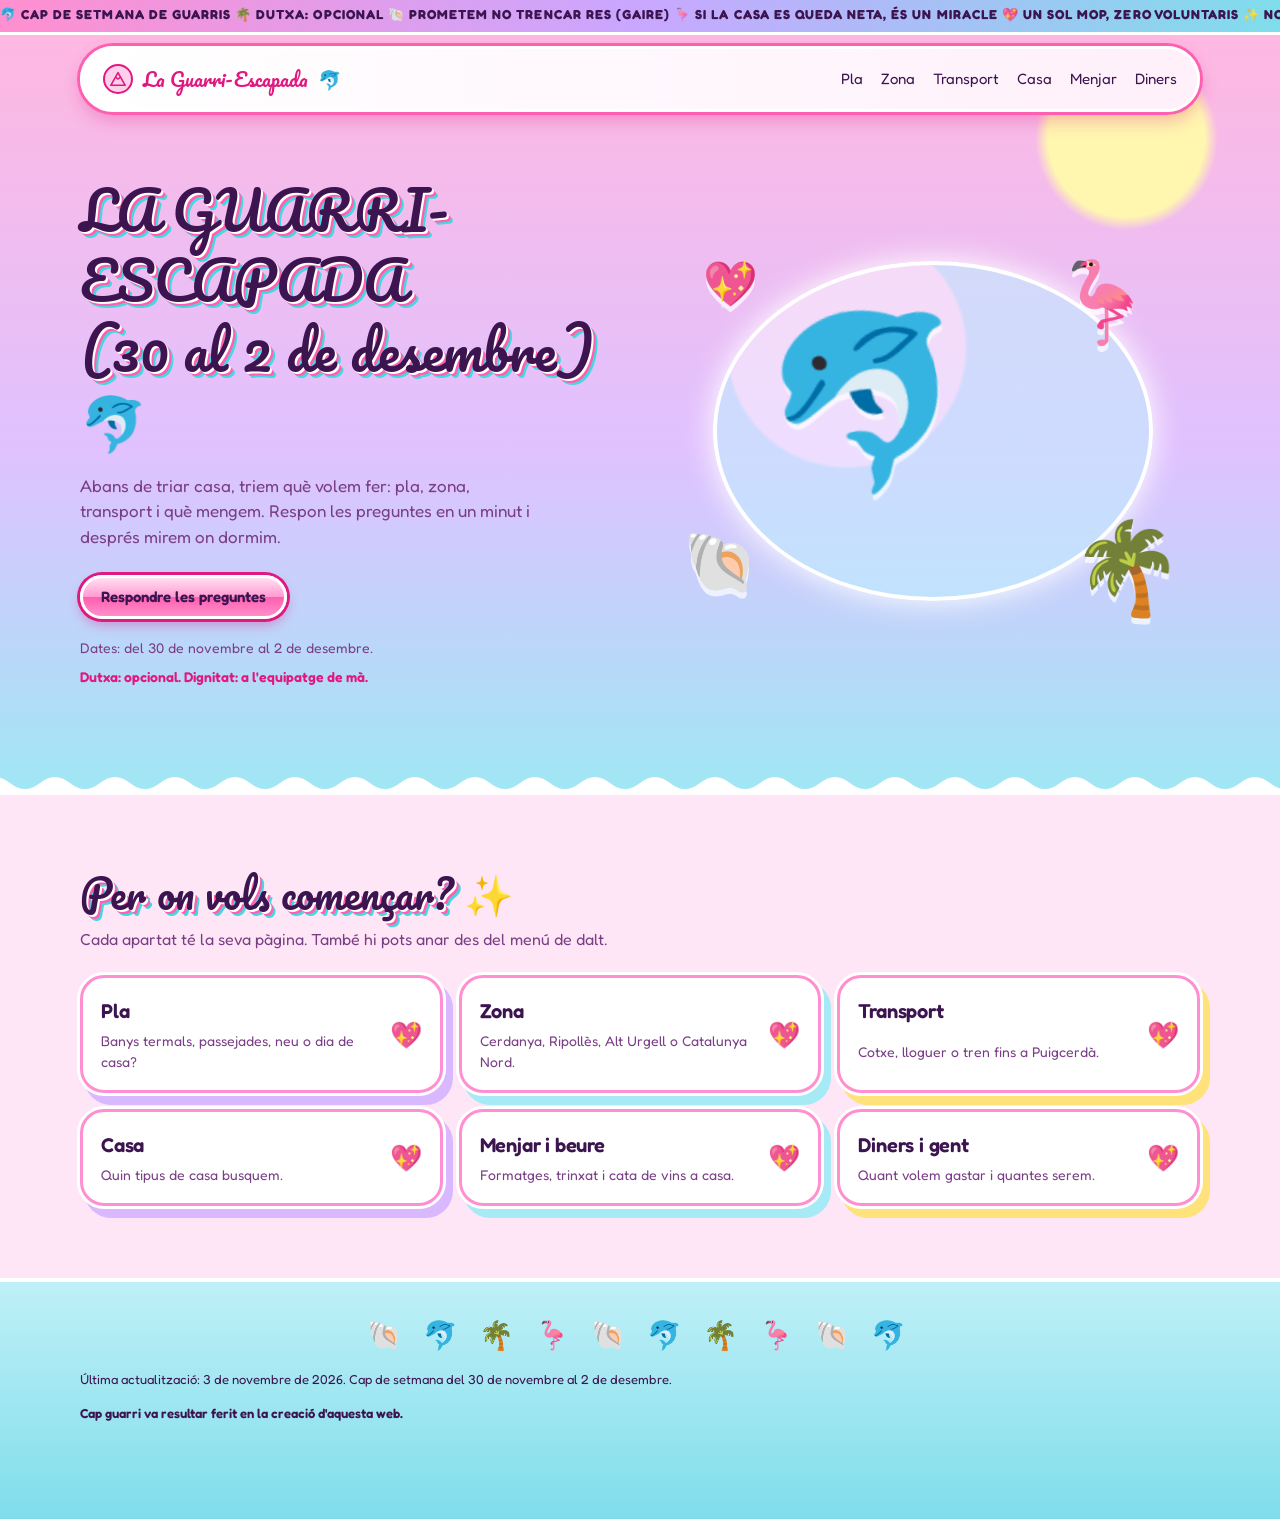
==== commit 604f8be0: "1233" ====
--- a/index.html
+++ b/index.html
@@ -3,7 +3,7 @@
 <head>
   <meta charset="utf-8">
   <meta name="viewport" content="width=device-width, initial-scale=1">
-  <title>Escapada de desembre 2026: on dormim del 4 al 8 de desembre?</title>
+  <title>La Guarri-Escapada · 30 de novembre – 2 de desembre</title>
   <meta name="description" content="Comparador de les cases candidates per a l'escapada del 4 al 8 de desembre de 2026 als Pirineus Orientals, amb preus per a 6 i 7 persones.">
   <meta name="theme-color" content="#EAF5DF">
 
@@ -35,29 +35,29 @@
       <nav class="nav" aria-label="Seccions">
         <a class="logo" href="index.html" data-pag="inici">
           <span class="logo__icona" aria-hidden="true"><svg viewBox="0 0 20 20"><path d="M10 3 2 17h16z" fill="none" stroke="currentColor" stroke-width="1.8" stroke-linejoin="round"/><path d="M7.2 8 10 10l2.8-2" fill="none" stroke="currentColor" stroke-width="1.6"/></svg></span>
-          <span>Escapada de desembre</span>
+          <span>La Guarri-Escapada</span>
         </a>
         <ul class="nav__enllacos">
-          <li><a href="resum.html" data-pag="resum">Resum</a></li>
-          <li><a href="cases.html" data-pag="cases">Cases</a></li>
-          <li><a href="comparar.html" data-pag="comparar">Comparar</a></li>
-          <li><a href="mapa.html" data-pag="mapa">Mapa</a></li>
-          <li><a href="activitats.html" data-pag="activitats">Activitats</a></li>
-          <li><a href="preguntes.html" data-pag="preguntes">Què falta preguntar</a></li>
-          <li data-nav="votacio"><a href="votacio.html" data-pag="votacio">Votació</a></li>
+          <li><a href="decidim.html#pla" data-pag="decidim">Pla</a></li><li><a href="decidim.html#zona" data-pag="decidim-zona">Zona</a></li><li><a href="decidim.html#transport" data-pag="decidim-transport">Transport</a></li><li><a href="decidim.html#allotjament" data-pag="decidim-allotjament">Casa</a></li><li><a href="decidim.html#menjar" data-pag="decidim-menjar">Menjar</a></li><li><a href="decidim.html#pressupost" data-pag="decidim-pressupost">Diners</a></li><li data-casas><a href="resum.html" data-pag="resum">Resum</a></li>
+          <li data-casas><a href="cases.html" data-pag="cases">Cases</a></li>
+          <li data-casas><a href="comparar.html" data-pag="comparar">Comparar</a></li>
+          <li data-casas><a href="mapa.html" data-pag="mapa">Mapa</a></li>
+          <li data-casas><a href="activitats.html" data-pag="activitats">Activitats</a></li>
+          <li data-casas><a href="preguntes.html" data-pag="preguntes">Què falta preguntar</a></li>
+          <li data-casas data-nav="votacio"><a href="votacio.html" data-pag="votacio">Votació</a></li>
           <li data-nav="temps" hidden><a href="temps.html" data-pag="temps">El temps</a></li>
         </ul>
         <details class="nav__mobil">
           <summary>Seccions</summary>
           <ul>
             <li><a href="index.html" data-pag="inici">Inici</a></li>
-            <li><a href="resum.html" data-pag="resum">Resum</a></li>
-            <li><a href="cases.html" data-pag="cases">Cases</a></li>
-            <li><a href="comparar.html" data-pag="comparar">Comparar</a></li>
-            <li><a href="mapa.html" data-pag="mapa">Mapa</a></li>
-            <li><a href="activitats.html" data-pag="activitats">Activitats</a></li>
-            <li><a href="preguntes.html" data-pag="preguntes">Què falta preguntar</a></li>
-            <li data-nav="votacio"><a href="votacio.html" data-pag="votacio">Votació</a></li>
+            <li><a href="decidim.html#pla" data-pag="decidim">Pla</a></li><li><a href="decidim.html#zona" data-pag="decidim-zona">Zona</a></li><li><a href="decidim.html#transport" data-pag="decidim-transport">Transport</a></li><li><a href="decidim.html#allotjament" data-pag="decidim-allotjament">Casa</a></li><li><a href="decidim.html#menjar" data-pag="decidim-menjar">Menjar</a></li><li><a href="decidim.html#pressupost" data-pag="decidim-pressupost">Diners</a></li><li data-casas><a href="resum.html" data-pag="resum">Resum</a></li>
+            <li data-casas><a href="cases.html" data-pag="cases">Cases</a></li>
+            <li data-casas><a href="comparar.html" data-pag="comparar">Comparar</a></li>
+            <li data-casas><a href="mapa.html" data-pag="mapa">Mapa</a></li>
+            <li data-casas><a href="activitats.html" data-pag="activitats">Activitats</a></li>
+            <li data-casas><a href="preguntes.html" data-pag="preguntes">Què falta preguntar</a></li>
+            <li data-casas data-nav="votacio"><a href="votacio.html" data-pag="votacio">Votació</a></li>
             <li data-nav="temps" hidden><a href="temps.html" data-pag="temps">El temps</a></li>
           </ul>
         </details>
@@ -69,12 +69,13 @@
   <header class="hero" id="inici">
     <div class="contenidor hero__graella">
       <div class="hero__text">
-        <h1 id="titol-viatge">On dormim del 4 al 8 de desembre?</h1>
-        <p class="hero__intro"><span class="majuscula" data-nombre-cases="text">Cinc</span> cases als Pirineus Orientals per a 4 nits, totes amb lloc per a 7. Encara no sabem si serem 6 o 7, així que cada preu surt calculat per als dos casos.</p>
-        <a class="boto" href="resum.html">Veure el resum de les <span data-nombre-cases="xifra">5</span> cases</a>
-        <p class="hero__nota" id="hero-nota">Falta confirmar si som 6 o 7. Preus consultats l'1 de novembre de 2026.</p>
+        <h1 id="titol-viatge">LA GUARRI-ESCAPADA <br>(30 al 2 de desembre)</h1>
+        <p class="hero__intro">Abans de triar casa, triem què volem fer: pla, zona, transport i què mengem. Respon les preguntes en un minut i després mirem on dormim.</p>
+        <a class="boto boto--ple" href="decidim.html">Respondre les preguntes</a>
+        <p class="hero__nota" id="hero-nota">Dates: del 30 de novembre al 2 de desembre.</p>
       </div>
-      <div class="peces" id="peces" aria-label="Les cases més econòmiques per persona"></div>
+      <div class="escena" aria-hidden="true"><span class="e e1">🐬</span><span class="e e2">🌴</span><span class="e e3">🐚</span><span class="e e4">🦩</span><span class="e e5">💖</span></div>
+      <div class="peces" data-casas id="peces" aria-label="Les cases més econòmiques per persona"></div>
     </div>
   </header>
 
@@ -88,13 +89,19 @@
           </div>
         </div>
         <ul class="portes">
-          <li><a class="porta" href="resum.html"><span class="porta__titol">Resum</span><span class="porta__text">Totes les cases en una taula, com un full de càlcul. Ordena per qualsevol columna.</span><span class="porta__fletxa" aria-hidden="true">→</span></a></li>
-          <li><a class="porta" href="cases.html"><span class="porta__titol">Cases</span><span class="porta__text">Fitxes amb fotos, preus per a 6 i 7, equipament, filtres i detalls.</span><span class="porta__fletxa" aria-hidden="true">→</span></a></li>
-          <li><a class="porta" href="comparar.html"><span class="porta__titol">Comparar</span><span class="porta__text">Tria 2 o 3 cases i mira-les una al costat de l'altra.</span><span class="porta__fletxa" aria-hidden="true">→</span></a></li>
-          <li><a class="porta" href="mapa.html"><span class="porta__titol">Mapa</span><span class="porta__text">On és cada casa i què hi ha a prop.</span><span class="porta__fletxa" aria-hidden="true">→</span></a></li>
-          <li><a class="porta" href="activitats.html"><span class="porta__titol">Activitats</span><span class="porta__text">Idees per zona: natura, pobles, neu, banys termals i rutes.</span><span class="porta__fletxa" aria-hidden="true">→</span></a></li>
-          <li><a class="porta" href="preguntes.html"><span class="porta__titol">Què falta preguntar</span><span class="porta__text">Dades per confirmar amb cada amfitrió, a punt per copiar.</span><span class="porta__fletxa" aria-hidden="true">→</span></a></li>
-          <li data-nav="votacio"><a class="porta" href="votacio.html"><span class="porta__titol">Votació</span><span class="porta__text">Vota la teva casa preferida amb el teu codi personal.</span><span class="porta__fletxa" aria-hidden="true">→</span></a></li>
+          <li><a class="porta" href="decidim.html#pla"><span class="porta__titol">Pla</span><span class="porta__text">Banys termals, passejades, neu o dia de casa?</span><span class="porta__fletxa" aria-hidden="true">→</span></a></li>
+          <li><a class="porta" href="decidim.html#zona"><span class="porta__titol">Zona</span><span class="porta__text">Cerdanya, Ripollès, Alt Urgell o Catalunya Nord.</span><span class="porta__fletxa" aria-hidden="true">→</span></a></li>
+          <li><a class="porta" href="decidim.html#transport"><span class="porta__titol">Transport</span><span class="porta__text">Cotxe, lloguer o tren fins a Puigcerdà.</span><span class="porta__fletxa" aria-hidden="true">→</span></a></li>
+          <li><a class="porta" href="decidim.html#allotjament"><span class="porta__titol">Casa</span><span class="porta__text">Quin tipus de casa busquem.</span><span class="porta__fletxa" aria-hidden="true">→</span></a></li>
+          <li><a class="porta" href="decidim.html#menjar"><span class="porta__titol">Menjar i beure</span><span class="porta__text">Formatges, trinxat i cata de vins a casa.</span><span class="porta__fletxa" aria-hidden="true">→</span></a></li>
+          <li><a class="porta" href="decidim.html#pressupost"><span class="porta__titol">Diners i gent</span><span class="porta__text">Quant volem gastar i quantes serem.</span><span class="porta__fletxa" aria-hidden="true">→</span></a></li>
+          <li data-casas><a class="porta" href="resum.html"><span class="porta__titol">Resum</span><span class="porta__text">Totes les cases en una taula, com un full de càlcul. Ordena per qualsevol columna.</span><span class="porta__fletxa" aria-hidden="true">→</span></a></li>
+          <li data-casas><a class="porta" href="cases.html"><span class="porta__titol">Cases</span><span class="porta__text">Fitxes amb fotos, preus per a 6 i 7, equipament, filtres i detalls.</span><span class="porta__fletxa" aria-hidden="true">→</span></a></li>
+          <li data-casas><a class="porta" href="comparar.html"><span class="porta__titol">Comparar</span><span class="porta__text">Tria 2 o 3 cases i mira-les una al costat de l'altra.</span><span class="porta__fletxa" aria-hidden="true">→</span></a></li>
+          <li data-casas><a class="porta" href="mapa.html"><span class="porta__titol">Mapa</span><span class="porta__text">On és cada casa i què hi ha a prop.</span><span class="porta__fletxa" aria-hidden="true">→</span></a></li>
+          <li data-casas><a class="porta" href="activitats.html"><span class="porta__titol">Activitats</span><span class="porta__text">Idees per zona: natura, pobles, neu, banys termals i rutes.</span><span class="porta__fletxa" aria-hidden="true">→</span></a></li>
+          <li data-casas><a class="porta" href="preguntes.html"><span class="porta__titol">Què falta preguntar</span><span class="porta__text">Dades per confirmar amb cada amfitrió, a punt per copiar.</span><span class="porta__fletxa" aria-hidden="true">→</span></a></li>
+          <li data-casas data-nav="votacio"><a class="porta" href="votacio.html"><span class="porta__titol">Votació</span><span class="porta__text">Vota la teva casa preferida amb el teu codi personal.</span><span class="porta__fletxa" aria-hidden="true">→</span></a></li>
           <li data-nav="temps" hidden><a class="porta" href="temps.html"><span class="porta__titol">El temps</span><span class="porta__text">Previsió del 4 al 8 de desembre per zona.</span><span class="porta__fletxa" aria-hidden="true">→</span></a></li>
         </ul>
       </div>
@@ -103,8 +110,7 @@
 
   <footer class="peu">
     <div class="contenidor">
-      <p>Última actualització: <span id="ultima-actualitzacio"></span>. Preus facilitats pel grup per a l'estada del 4 al 8 de desembre de 2026 (4 nits). La disponibilitat no està comprovada: confirmeu-la a cada plataforma abans de reservar.</p>
-      <p>Temps en cotxe des de la plaça de Catalunya calculats amb OSRM (dades d'OpenStreetMap), sense trànsit ni neu. Mapa: © <a href="https://www.openstreetmap.org/copyright" target="_blank" rel="noopener">OpenStreetMap contributors</a>. Fotos: anuncis d'Airbnb.</p>
+      <p>Última actualització: <span id="ultima-actualitzacio"></span>. Cap de setmana del 30 de novembre al 2 de desembre.</p>
     </div>
   </footer>
 
--- a/css/estils.css
+++ b/css/estils.css
@@ -1,30 +1,39 @@
 /* Escapada de desembre 2026 — estils
    Tots els valors visuals provenen de DESIGN.md. */
+@import url("https://fonts.googleapis.com/css2?family=Fredoka:wght@400;500;600;700&family=Pacifico&display=swap");
+
 
 :root {
   /* 2.1 Color base */
-  --color-fons: #FFFFFF;
-  --color-panell: #F4F5F1;
-  --color-fila-parell: #FCFCFA;
-  --color-hero: #EAF5DF;
-  --color-linia: #E3E6DF;
-  --color-linia-forta: #C9CEC3;
-  --color-tinta: #1C2618;
-  --color-tinta-2: #5B6458;
-  --color-neutre: #666E62;
-  --color-lila: #E3B2F8;
-  --color-ordenada: #E7EBE1;
-  --color-separador-pla: rgba(28, 38, 24, .15);
+  --color-fons: #fefefe;
+  --color-panell: #FFEAF6;
+  --color-fila-parell: #FFF5FB;
+  --color-hero: #FFD6EE;
+  --color-linia: #F8C8E4;
+  --color-linia-forta: #E58AC4;
+  --color-tinta: #3B1450;
+  --color-tinta-2: #7A3E86;
+  --color-neutre: #7A5C86;
+  --color-lila: #D9B8FF;
+  --color-ordenada: #FFE0F2;
+  --color-separador-pla: rgba(59, 20, 80, .18);
   --color-pista-barra: rgba(255, 255, 255, .75);
 
   /* 2.2 Zones */
-  --color-zona-a: #B4DBFA; --color-zona-a-fosc: #8FC6F2; --color-zona-a-vora: #3F7FB5;
-  --color-zona-b: #FFD6A8; --color-zona-b-fosc: #F7BF85; --color-zona-b-vora: #B07535;
-  --color-zona-c: #95EEDD; --color-zona-c-fosc: #6FDCC8; --color-zona-c-vora: #2F9C88;
-  --color-zona-d: #C9F296; --color-zona-d-fosc: #AEE16F; --color-zona-d-vora: #5F9A2A;
+  --color-zona-a: #BDE3FF; --color-zona-a-fosc: #8FCDFB; --color-zona-a-vora: #3F7FB5;
+  --color-zona-b: #FFD3A5; --color-zona-b-fosc: #FFBB7A; --color-zona-b-vora: #B07535;
+  --color-zona-c: #A6F0DD; --color-zona-c-fosc: #74E0C6; --color-zona-c-vora: #2F9C88;
+  --color-zona-d: #E4F59A; --color-zona-d-fosc: #CDEB6A; --color-zona-d-vora: #7A9A1E;
 
   /* 4 Tipografia */
-  --font: "Hanken Grotesk", "Helvetica Neue", Arial, sans-serif;
+  --font: "Fredoka", "Nunito", "Trebuchet MS", sans-serif;
+  --font-titol: "Pacifico", "Brush Script MT", cursive;
+  --rosa: #FF5FB0;
+  --rosa-fort: #E0187F;
+  --taronja: #FFB38A;
+  --mostassa: #FFE27A;
+  --turquesa: #43D9E0;
+  --paper: #FFF3DC;
   --text-hero: 54px;
   --text-h2: 40px;
   --text-preu-gran: 52px;
@@ -53,8 +62,8 @@
   --space-18: 72px;
 
   /* 6 Radis */
-  --radius-s: 3px;
-  --radius-m: 6px;
+  --radius-s: 12px;
+  --radius-m: 22px;
   --radius-pill: 999px;
 
   /* 8 Retícula */
@@ -620,3 +629,112 @@
   opacity: 0; pointer-events: none; transition: opacity var(--motion-curta);
 }
 .avis-copiat.visible { opacity: 1; }
+
+
+
+/* =====================================================================
+   KITSCH · delfines, purpurina, rosa chicle y brillos
+   Los chistes son texto CSS: busca «content:» para cambiarlos.
+   ===================================================================== */
+::selection { background: var(--mostassa); color: var(--color-tinta); }
+html { scrollbar-color: var(--rosa) #FFE0F5; scroll-padding-top: 120px; }
+body {
+  padding-top: 32px; background-color: #FFE6F7; cursor: url("data:image/svg+xml;utf8,%3Csvg xmlns='http://www.w3.org/2000/svg' width='32' height='32'%3E%3Ctext y='26' font-size='26'%3E🐬%3C/text%3E%3C/svg%3E") 4 4, auto;
+  background-image: url("data:image/svg+xml;utf8,%3Csvg xmlns='http://www.w3.org/2000/svg' width='280' height='280'%3E%3Cg opacity='.5'%3E%3Ctext x='24' y='90' font-size='44' transform='rotate(-14 40 70)'%3E🐬%3C/text%3E%3Ctext x='176' y='64' font-size='30'%3E🐚%3C/text%3E%3Ctext x='150' y='230' font-size='40' transform='rotate(10 160 210)'%3E🌴%3C/text%3E%3Ctext x='30' y='252' font-size='26'%3E💖%3C/text%3E%3Ctext x='230' y='150' font-size='24'%3E✨%3C/text%3E%3C/g%3E%3C/svg%3E")), linear-gradient(180deg, #FFD9F1 0%, #E9DBFF 50%, #CDEFFF 100%);
+  background-size: 280px 280px, 100% 100%; background-attachment: scroll, fixed;
+}
+a, button, label, summary, select { cursor: url("data:image/svg+xml;utf8,%3Csvg xmlns='http://www.w3.org/2000/svg' width='32' height='32'%3E%3Ctext y='26' font-size='26'%3E🐬%3C/text%3E%3C/svg%3E") 4 4, pointer; }
+
+/* Cinta de arriba */
+body::before { content: ""; position: fixed; top: 0; left: 0; right: 0; height: 32px; z-index: 90; background: linear-gradient(90deg, #FF8FD0, #C9A7FF, #7FDDEB); border-bottom: 3px solid #fff; }
+body::after {
+  content: "🐬 CAP DE SETMANA DE GUARRIS 🌴 DUTXA: OPCIONAL 🐚 PROMETEM NO TRENCAR RES (GAIRE) 🦩 SI LA CASA ES QUEDA NETA, ÉS UN MIRACLE 💖 UN SOL MOP, ZERO VOLUNTARIS ✨ NO ES JUTJA NINGÚ 🐬";
+  position: fixed; top: 0; left: 0; z-index: 91; height: 29px; line-height: 29px; white-space: nowrap;
+  color: var(--color-tinta); font-weight: 700; font-size: 13px; letter-spacing: .08em; animation: cinta 60s linear infinite;
+}
+@keyframes cinta { from { transform: translateX(100vw); } to { transform: translateX(-100%); } }
+@media (prefers-reduced-motion: reduce) { body::after { animation: none; max-width: calc(100vw - 24px); left: 12px; overflow: hidden; text-overflow: ellipsis; } }
+.nav-embolcall { top: 32px; }
+.avis-copiat { top: 48px; }
+
+/* Títulos de purpurina */
+h1, h2 { font-family: var(--font-titol); font-weight: 400; letter-spacing: 0; line-height: 1.3; color: var(--color-tinta); text-shadow: 2px 2px 0 #fff, 4px 4px 0 var(--rosa), 6px 6px 0 var(--turquesa); }
+h3 { font-weight: 600; letter-spacing: 0; }
+.hero h1::after { content: " 🐬"; text-shadow: none; }
+.seccio__cap h2::after { content: " ✨"; text-shadow: none; }
+.hero__nota::after { content: "Dutxa: opcional. Dignitat: a l'equipatge de mà."; display: block; margin-top: 8px; font-weight: 600; color: var(--rosa-fort); }
+.peu::before { content: "🐚 🐬 🌴 🦩 🐚 🐬 🌴 🦩 🐚 🐬"; display: block; text-align: center; font-size: 28px; letter-spacing: .25em; margin-bottom: 14px; }
+.peu::after { box-sizing: border-box; content: "Cap guarri va resultar ferit en la creació d'aquesta web."; display: block; max-width: calc(var(--max-ample) + 2 * var(--marge)); margin: 14px auto 0; padding-inline: var(--marge); font-weight: 600; }
+.peu { background: linear-gradient(180deg, #BFF0F7, #7FDDEB); border-top: 4px solid #fff; color: var(--color-tinta); }
+
+/* Cabecera: mar, bola de cristal y delfín saltarín */
+.hero {
+  position: relative; margin-top: -94px; padding-top: 142px; padding-bottom: calc(var(--space-18) + 36px);
+  background: url("data:image/svg+xml;utf8,%3Csvg xmlns='http://www.w3.org/2000/svg' width='120' height='24' viewBox='0 0 120 24'%3E%3Cpath d='M0 12Q15 0 30 12T60 12T90 12T120 12V24H0Z' fill='%23fff'/%3E%3C/svg%3E") bottom / 120px 24px repeat-x, radial-gradient(circle at 88% 14%, #FFF6B0 0 6%, transparent 7%), linear-gradient(180deg, #FFB8E1 0%, #E0C2FF 55%, #9FE7F5 100%);
+}
+.escena { position: relative; height: 380px; max-width: 520px; }
+.escena::before { content: ""; position: absolute; inset: 20px 40px; border-radius: 50%; border: 4px solid #fff; box-shadow: 0 0 30px #fff; background: radial-gradient(circle at 30% 25%, #fff 0 7%, rgba(255,255,255,.45) 8% 30%, rgba(190,240,255,.55) 31%); }
+.escena .e { position: absolute; line-height: 1; filter: drop-shadow(0 6px 0 rgba(255,255,255,.7)); }
+.e1 { font-size: 170px; left: 90px; top: 70px; transform: rotate(-12deg); }
+.e2 { font-size: 90px; right: 10px; bottom: 10px; } .e3 { font-size: 60px; left: 10px; bottom: 30px; }
+.e4 { font-size: 80px; right: 40px; top: 20px; } .e5 { font-size: 44px; left: 30px; top: 20px; }
+@media (prefers-reduced-motion: no-preference) {
+  @keyframes salta { 0%, 100% { translate: 0 0; } 50% { translate: 0 -22px; } }
+  .e1 { animation: salta 2.8s ease-in-out infinite; } .e4 { animation: salta 3.6s ease-in-out infinite -1s; } .e5 { animation: salta 2.2s ease-in-out infinite -.5s; }
+}
+@media (max-width: 980px) { .escena { height: 300px; } .e1 { font-size: 130px; left: 60px; top: 50px; } }
+@media (max-width: 600px) { .hero { padding-top: 118px; padding-bottom: 60px; } .escena { height: 250px; } .e1 { font-size: 110px; } }
+
+/* Menú */
+.nav-embolcall.enganxada { background: rgba(255, 224, 245, .94); border-bottom: 3px solid #fff; }
+.nav { background: linear-gradient(90deg, #fff, #FFF0FA); border: 3px solid #fff; border-radius: 999px; box-shadow: 0 0 0 3px var(--rosa), 0 8px 18px rgba(224, 24, 127, .3); padding: 8px 20px; }
+.logo { font-family: var(--font-titol); font-weight: 400; font-size: 19px; color: var(--rosa-fort); }
+.logo::after { content: "🐬"; }
+.logo__icona { border-radius: 50%; background: #FFD0EC; border: 2px solid var(--rosa-fort); }
+.nav__enllacos a:hover, .nav__enllacos a[aria-current="page"], .nav__mobil a[aria-current="page"] { text-decoration: underline wavy var(--rosa); text-decoration-thickness: 2px; text-underline-offset: 6px; }
+.nav__mobil summary { border: 3px solid var(--rosa); border-radius: 999px; background: #fff; }
+.nav__mobil ul { border: 3px solid var(--rosa); border-radius: 22px; background: #fff; box-shadow: 0 0 0 3px #fff, 6px 8px 0 3px #D9B8FF; }
+
+/* Botones de gominola brillante */
+.boto {
+  border: 3px solid #fff; border-radius: 999px; font-weight: 600; color: var(--color-tinta);
+  background: linear-gradient(180deg, #fff 0%, #FFD8F0 50%, #FFB3DE 51%, #FFD0EC 100%);
+  box-shadow: 0 0 0 3px var(--rosa-fort), 0 6px 12px rgba(224, 24, 127, .35); transition: transform .12s ease, box-shadow .12s ease;
+}
+.boto:hover { transform: translateY(-2px) scale(1.03); box-shadow: 0 0 0 3px var(--rosa-fort), 0 10px 18px rgba(224, 24, 127, .45); }
+.boto:active { transform: translateY(1px); }
+.boto--ple { background: linear-gradient(180deg, #FFE0F2 0%, #FF9AD0 50%, #FF5FB0 51%, #FF8FCB 100%); }
+.boto--ple:hover { color: var(--color-tinta); text-decoration: none; }
+.boto--pill[aria-pressed="true"] { background: linear-gradient(180deg, #FFE0F2 0%, #FF9AD0 50%, #FF5FB0 51%, #FF8FCB 100%); }
+.boto--text, .boto--text:hover { background: transparent; border-color: transparent; box-shadow: none; transform: none; text-decoration: underline wavy var(--rosa); text-underline-offset: 4px; }
+.segment { background: #fff; border: 3px solid var(--rosa); border-radius: 999px; padding: 4px; }
+.segment button { border-radius: 999px; }
+.segment button[aria-pressed="true"], .segment button[aria-selected="true"] { background: var(--rosa); color: var(--color-tinta); }
+select { border: 3px solid var(--rosa); border-radius: 999px; background: #fff; }
+input[type="range"], input[type="checkbox"], input[type="radio"] { accent-color: var(--rosa-fort); }
+.disc { border: 2px solid #fff; box-shadow: 0 0 0 2px var(--rosa); }
+
+/* Tarjetas de cristal rosa con sombra de color */
+.porta, .preg, .casa, .caixa, .full { background: #fff; border: 3px solid #FF8FD0; border-radius: 24px; box-shadow: 0 0 0 3px #fff, 7px 9px 0 3px #D9B8FF; }
+.portes li:nth-child(3n+2) .porta { box-shadow: 0 0 0 3px #fff, 7px 9px 0 3px #A6EAF5; }
+.portes li:nth-child(3n) .porta { box-shadow: 0 0 0 3px #fff, 7px 9px 0 3px #FFE27A; }
+.porta { transition: transform .15s ease, background-color var(--motion-curta); }
+.porta:hover { background: #FFF0FA; transform: translateY(-3px) rotate(-1deg); }
+.porta__fletxa { font-size: 0; }
+.porta__fletxa::before { content: "💖"; font-size: 26px; }
+.opcio { position: relative; background: #fff; border: 3px solid #FFB3DC; border-radius: 22px; }
+.opcio:hover { background: #FFF0FA; }
+.opcio:has(input:checked) { background: linear-gradient(135deg, #FFE0F5, #D9ECFF); border-color: var(--rosa-fort); box-shadow: 0 0 0 3px #fff, 0 0 14px rgba(255, 95, 176, .6); }
+.opcio:has(input:checked)::after { content: "✨"; position: absolute; top: -12px; right: -6px; font-size: 26px; }
+.full__taula thead th { background: #FFD0EC; color: var(--color-tinta); }
+.fitxa { border: 3px solid var(--rosa); box-shadow: 8px 8px 0 #D9B8FF; }
+a:focus-visible, button:focus-visible, summary:focus-visible, select:focus-visible, input:focus-visible { outline: 3px solid var(--rosa-fort); outline-offset: 3px; }
+
+/* =====================================================================
+   INTERRUPTOR DE LES CASES
+   Ara les cases (Resum, Cases, Comparar, Mapa, Activitats, Què falta
+   preguntar i Votació) estan amagades del menú i de la portada.
+   Quan hàgiu triat zona i vulgueu tornar-les a mostrar: esborra la
+   línia de sota i desa el fitxer. Les pàgines no s'han esborrat.
+   ===================================================================== */
+[data-casas] { display: none !important; }
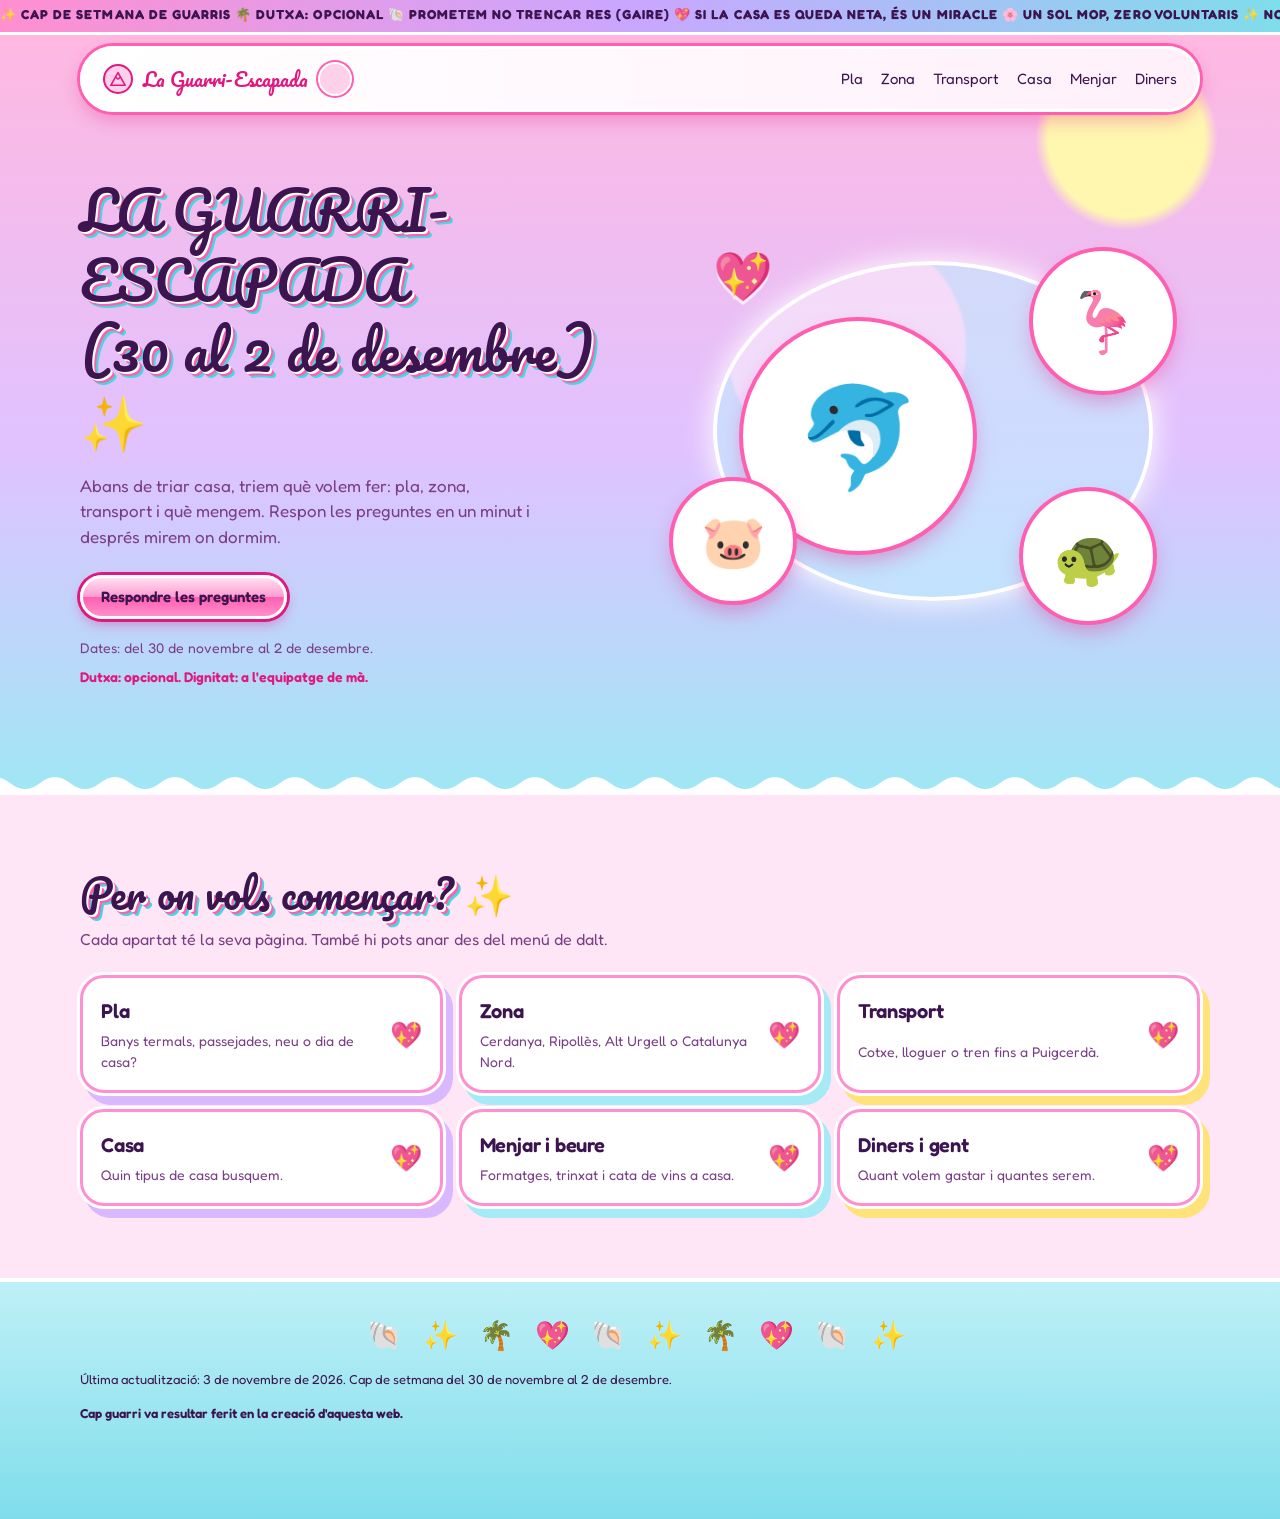
==== commit 556c8c9b: "2222" ====
--- a/index.html
+++ b/index.html
@@ -74,7 +74,7 @@
         <a class="boto boto--ple" href="decidim.html">Respondre les preguntes</a>
         <p class="hero__nota" id="hero-nota">Dates: del 30 de novembre al 2 de desembre.</p>
       </div>
-      <div class="escena" aria-hidden="true"><span class="e e1">🐬</span><span class="e e2">🌴</span><span class="e e3">🐚</span><span class="e e4">🦩</span><span class="e e5">💖</span></div>
+      <div class="escena" aria-hidden="true"><span class="e e1">🐬<img src="img/animals/dofi.jpg" alt="" loading="lazy" onerror="this.remove()"></span><span class="e e4">🦩<img src="img/animals/flamenc.jpg" alt="" loading="lazy" onerror="this.remove()"></span><span class="e e3">🐷<img src="img/animals/porquet.jpg" alt="" loading="lazy" onerror="this.remove()"></span><span class="e e2">🐢<img src="img/animals/tortuga.jpg" alt="" loading="lazy" onerror="this.remove()"></span><span class="e e5">💖</span></div>
       <div class="peces" data-casas id="peces" aria-label="Les cases més econòmiques per persona"></div>
     </div>
   </header>
--- a/css/estils.css
+++ b/css/estils.css
@@ -639,16 +639,16 @@
 ::selection { background: var(--mostassa); color: var(--color-tinta); }
 html { scrollbar-color: var(--rosa) #FFE0F5; scroll-padding-top: 120px; }
 body {
-  padding-top: 32px; background-color: #FFE6F7; cursor: url("data:image/svg+xml;utf8,%3Csvg xmlns='http://www.w3.org/2000/svg' width='32' height='32'%3E%3Ctext y='26' font-size='26'%3E🐬%3C/text%3E%3C/svg%3E") 4 4, auto;
-  background-image: url("data:image/svg+xml;utf8,%3Csvg xmlns='http://www.w3.org/2000/svg' width='280' height='280'%3E%3Cg opacity='.5'%3E%3Ctext x='24' y='90' font-size='44' transform='rotate(-14 40 70)'%3E🐬%3C/text%3E%3Ctext x='176' y='64' font-size='30'%3E🐚%3C/text%3E%3Ctext x='150' y='230' font-size='40' transform='rotate(10 160 210)'%3E🌴%3C/text%3E%3Ctext x='30' y='252' font-size='26'%3E💖%3C/text%3E%3Ctext x='230' y='150' font-size='24'%3E✨%3C/text%3E%3C/g%3E%3C/svg%3E")), linear-gradient(180deg, #FFD9F1 0%, #E9DBFF 50%, #CDEFFF 100%);
+  padding-top: 32px; background-color: #FFE6F7; cursor: url("data:image/svg+xml;utf8,%3Csvg xmlns='http://www.w3.org/2000/svg' width='32' height='32'%3E%3Ctext y='26' font-size='26'%3E💖%3C/text%3E%3C/svg%3E") 4 4, auto;
+  background-image: url("data:image/svg+xml;utf8,%3Csvg xmlns='http://www.w3.org/2000/svg' width='280' height='280'%3E%3Cg opacity='.5'%3E%3Ctext x='24' y='90' font-size='40' transform='rotate(-14 40 70)'%3E🌸%3C/text%3E%3Ctext x='176' y='64' font-size='30'%3E🐚%3C/text%3E%3Ctext x='150' y='230' font-size='40' transform='rotate(10 160 210)'%3E🌴%3C/text%3E%3Ctext x='30' y='252' font-size='26'%3E💖%3C/text%3E%3Ctext x='230' y='150' font-size='24'%3E✨%3C/text%3E%3C/g%3E%3C/svg%3E")), linear-gradient(180deg, #FFD9F1 0%, #E9DBFF 50%, #CDEFFF 100%);
   background-size: 280px 280px, 100% 100%; background-attachment: scroll, fixed;
 }
-a, button, label, summary, select { cursor: url("data:image/svg+xml;utf8,%3Csvg xmlns='http://www.w3.org/2000/svg' width='32' height='32'%3E%3Ctext y='26' font-size='26'%3E🐬%3C/text%3E%3C/svg%3E") 4 4, pointer; }
+a, button, label, summary, select { cursor: url("data:image/svg+xml;utf8,%3Csvg xmlns='http://www.w3.org/2000/svg' width='32' height='32'%3E%3Ctext y='26' font-size='26'%3E💖%3C/text%3E%3C/svg%3E") 4 4, pointer; }
 
 /* Cinta de arriba */
 body::before { content: ""; position: fixed; top: 0; left: 0; right: 0; height: 32px; z-index: 90; background: linear-gradient(90deg, #FF8FD0, #C9A7FF, #7FDDEB); border-bottom: 3px solid #fff; }
 body::after {
-  content: "🐬 CAP DE SETMANA DE GUARRIS 🌴 DUTXA: OPCIONAL 🐚 PROMETEM NO TRENCAR RES (GAIRE) 🦩 SI LA CASA ES QUEDA NETA, ÉS UN MIRACLE 💖 UN SOL MOP, ZERO VOLUNTARIS ✨ NO ES JUTJA NINGÚ 🐬";
+  content: "✨ CAP DE SETMANA DE GUARRIS 🌴 DUTXA: OPCIONAL 🐚 PROMETEM NO TRENCAR RES (GAIRE) 💖 SI LA CASA ES QUEDA NETA, ÉS UN MIRACLE 🌸 UN SOL MOP, ZERO VOLUNTARIS ✨ NO ES JUTJA NINGÚ 💖";
   position: fixed; top: 0; left: 0; z-index: 91; height: 29px; line-height: 29px; white-space: nowrap;
   color: var(--color-tinta); font-weight: 700; font-size: 13px; letter-spacing: .08em; animation: cinta 60s linear infinite;
 }
@@ -660,10 +660,10 @@
 /* Títulos de purpurina */
 h1, h2 { font-family: var(--font-titol); font-weight: 400; letter-spacing: 0; line-height: 1.3; color: var(--color-tinta); text-shadow: 2px 2px 0 #fff, 4px 4px 0 var(--rosa), 6px 6px 0 var(--turquesa); }
 h3 { font-weight: 600; letter-spacing: 0; }
-.hero h1::after { content: " 🐬"; text-shadow: none; }
+.hero h1::after { content: " ✨"; text-shadow: none; }
 .seccio__cap h2::after { content: " ✨"; text-shadow: none; }
 .hero__nota::after { content: "Dutxa: opcional. Dignitat: a l'equipatge de mà."; display: block; margin-top: 8px; font-weight: 600; color: var(--rosa-fort); }
-.peu::before { content: "🐚 🐬 🌴 🦩 🐚 🐬 🌴 🦩 🐚 🐬"; display: block; text-align: center; font-size: 28px; letter-spacing: .25em; margin-bottom: 14px; }
+.peu::before { content: "🐚 ✨ 🌴 💖 🐚 ✨ 🌴 💖 🐚 ✨"; display: block; text-align: center; font-size: 28px; letter-spacing: .25em; margin-bottom: 14px; }
 .peu::after { box-sizing: border-box; content: "Cap guarri va resultar ferit en la creació d'aquesta web."; display: block; max-width: calc(var(--max-ample) + 2 * var(--marge)); margin: 14px auto 0; padding-inline: var(--marge); font-weight: 600; }
 .peu { background: linear-gradient(180deg, #BFF0F7, #7FDDEB); border-top: 4px solid #fff; color: var(--color-tinta); }
 
@@ -674,22 +674,25 @@
 }
 .escena { position: relative; height: 380px; max-width: 520px; }
 .escena::before { content: ""; position: absolute; inset: 20px 40px; border-radius: 50%; border: 4px solid #fff; box-shadow: 0 0 30px #fff; background: radial-gradient(circle at 30% 25%, #fff 0 7%, rgba(255,255,255,.45) 8% 30%, rgba(190,240,255,.55) 31%); }
-.escena .e { position: absolute; line-height: 1; filter: drop-shadow(0 6px 0 rgba(255,255,255,.7)); }
-.e1 { font-size: 170px; left: 90px; top: 70px; transform: rotate(-12deg); }
-.e2 { font-size: 90px; right: 10px; bottom: 10px; } .e3 { font-size: 60px; left: 10px; bottom: 30px; }
-.e4 { font-size: 80px; right: 40px; top: 20px; } .e5 { font-size: 44px; left: 30px; top: 20px; }
+.escena .e { position: absolute; display: grid; place-items: center; overflow: hidden; line-height: 1; border-radius: 50%; background: #fff; border: 5px solid #fff; box-shadow: 0 0 0 4px var(--rosa), 0 10px 20px rgba(224, 24, 127, .35); }
+.escena .e img { position: absolute; inset: 0; width: 100%; height: 100%; object-fit: cover; }
+.e1 { width: 230px; height: 230px; font-size: 100px; left: 70px; top: 80px; }
+.e4 { width: 140px; height: 140px; font-size: 60px; right: 20px; top: 10px; }
+.e3 { width: 120px; height: 120px; font-size: 52px; left: 0; bottom: 20px; }
+.e2 { width: 130px; height: 130px; font-size: 56px; right: 40px; bottom: 0; }
+.escena .e5 { width: auto; height: auto; border: 0; box-shadow: none; background: none; overflow: visible; font-size: 48px; left: 40px; top: 10px; filter: drop-shadow(0 4px 0 rgba(255,255,255,.7)); }
 @media (prefers-reduced-motion: no-preference) {
   @keyframes salta { 0%, 100% { translate: 0 0; } 50% { translate: 0 -22px; } }
   .e1 { animation: salta 2.8s ease-in-out infinite; } .e4 { animation: salta 3.6s ease-in-out infinite -1s; } .e5 { animation: salta 2.2s ease-in-out infinite -.5s; }
 }
-@media (max-width: 980px) { .escena { height: 300px; } .e1 { font-size: 130px; left: 60px; top: 50px; } }
-@media (max-width: 600px) { .hero { padding-top: 118px; padding-bottom: 60px; } .escena { height: 250px; } .e1 { font-size: 110px; } }
+@media (max-width: 980px) { .escena { height: 330px; } .e1 { width: 180px; height: 180px; left: 50px; top: 70px; } }
+@media (max-width: 600px) { .hero { padding-top: 118px; padding-bottom: 60px; } .escena { height: 300px; } .e1 { width: 150px; height: 150px; left: 40px; } .e4 { width: 100px; height: 100px; } .e3 { width: 90px; height: 90px; } .e2 { width: 100px; height: 100px; right: 20px; } }
 
 /* Menú */
 .nav-embolcall.enganxada { background: rgba(255, 224, 245, .94); border-bottom: 3px solid #fff; }
 .nav { background: linear-gradient(90deg, #fff, #FFF0FA); border: 3px solid #fff; border-radius: 999px; box-shadow: 0 0 0 3px var(--rosa), 0 8px 18px rgba(224, 24, 127, .3); padding: 8px 20px; }
 .logo { font-family: var(--font-titol); font-weight: 400; font-size: 19px; color: var(--rosa-fort); }
-.logo::after { content: "🐬"; }
+.logo::after { content: ""; width: 30px; height: 30px; border-radius: 50%; background: url("../img/animals/dofi.jpg") center / cover, #FFD0EC; border: 2px solid #fff; box-shadow: 0 0 0 2px var(--rosa); }
 .logo__icona { border-radius: 50%; background: #FFD0EC; border: 2px solid var(--rosa-fort); }
 .nav__enllacos a:hover, .nav__enllacos a[aria-current="page"], .nav__mobil a[aria-current="page"] { text-decoration: underline wavy var(--rosa); text-decoration-thickness: 2px; text-underline-offset: 6px; }
 .nav__mobil summary { border: 3px solid var(--rosa); border-radius: 999px; background: #fff; }
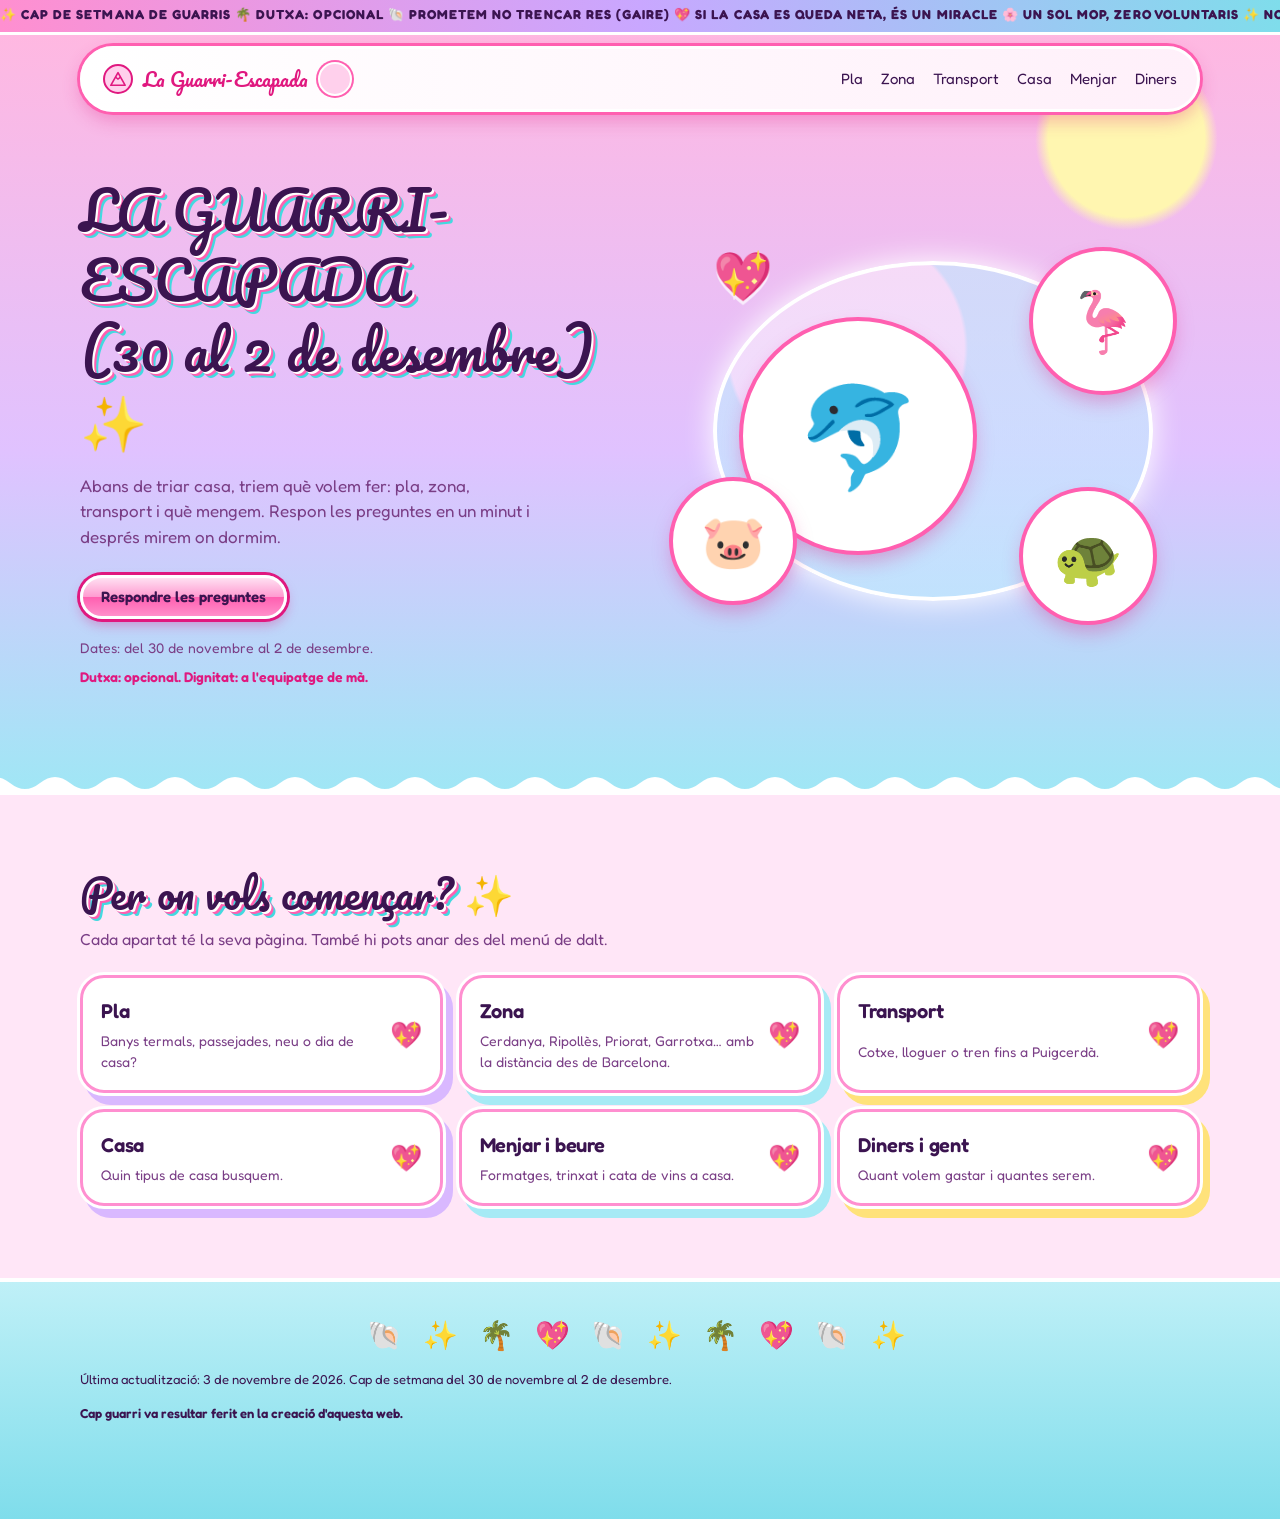
==== commit 91819404: "3333" ====
--- a/index.html
+++ b/index.html
@@ -5,7 +5,7 @@
   <meta name="viewport" content="width=device-width, initial-scale=1">
   <title>La Guarri-Escapada · 30 de novembre – 2 de desembre</title>
   <meta name="description" content="Comparador de les cases candidates per a l'escapada del 4 al 8 de desembre de 2026 als Pirineus Orientals, amb preus per a 6 i 7 persones.">
-  <meta name="theme-color" content="#EAF5DF">
+  <meta name="theme-color" content="#FFB8E1">
 
   <!-- Vista prèvia en compartir (Open Graph / Twitter) -->
   <meta property="og:type" content="website">
@@ -20,7 +20,7 @@
   <meta name="twitter:card" content="summary_large_image">
   <meta name="twitter:image" content="https://ltrebol.github.io/viatge-pont-desembre/img/compartir.png">
 
-  <link rel="icon" href="data:image/svg+xml,%3Csvg xmlns='http://www.w3.org/2000/svg' viewBox='0 0 32 32'%3E%3Crect width='32' height='32' rx='4' fill='%23C9F296'/%3E%3Cpath d='M16 6 4 26h24z' fill='none' stroke='%231C2618' stroke-width='2.4' stroke-linejoin='round'/%3E%3C/svg%3E">
+  <link rel="icon" href="data:image/svg+xml,%3Csvg xmlns='http://www.w3.org/2000/svg' viewBox='0 0 100 100'%3E%3Ctext y='.9em' font-size='90'%3E🐬%3C/text%3E%3C/svg%3E">
   <link rel="preconnect" href="https://fonts.googleapis.com">
   <link rel="preconnect" href="https://fonts.gstatic.com" crossorigin>
   <link rel="stylesheet" href="https://fonts.googleapis.com/css2?family=Hanken+Grotesk:wght@400;500;600;700;800&display=swap">
@@ -90,7 +90,7 @@
         </div>
         <ul class="portes">
           <li><a class="porta" href="decidim.html#pla"><span class="porta__titol">Pla</span><span class="porta__text">Banys termals, passejades, neu o dia de casa?</span><span class="porta__fletxa" aria-hidden="true">→</span></a></li>
-          <li><a class="porta" href="decidim.html#zona"><span class="porta__titol">Zona</span><span class="porta__text">Cerdanya, Ripollès, Alt Urgell o Catalunya Nord.</span><span class="porta__fletxa" aria-hidden="true">→</span></a></li>
+          <li><a class="porta" href="decidim.html#zona"><span class="porta__titol">Zona</span><span class="porta__text">Cerdanya, Ripollès, Priorat, Garrotxa… amb la distància des de Barcelona.</span><span class="porta__fletxa" aria-hidden="true">→</span></a></li>
           <li><a class="porta" href="decidim.html#transport"><span class="porta__titol">Transport</span><span class="porta__text">Cotxe, lloguer o tren fins a Puigcerdà.</span><span class="porta__fletxa" aria-hidden="true">→</span></a></li>
           <li><a class="porta" href="decidim.html#allotjament"><span class="porta__titol">Casa</span><span class="porta__text">Quin tipus de casa busquem.</span><span class="porta__fletxa" aria-hidden="true">→</span></a></li>
           <li><a class="porta" href="decidim.html#menjar"><span class="porta__titol">Menjar i beure</span><span class="porta__text">Formatges, trinxat i cata de vins a casa.</span><span class="porta__fletxa" aria-hidden="true">→</span></a></li>
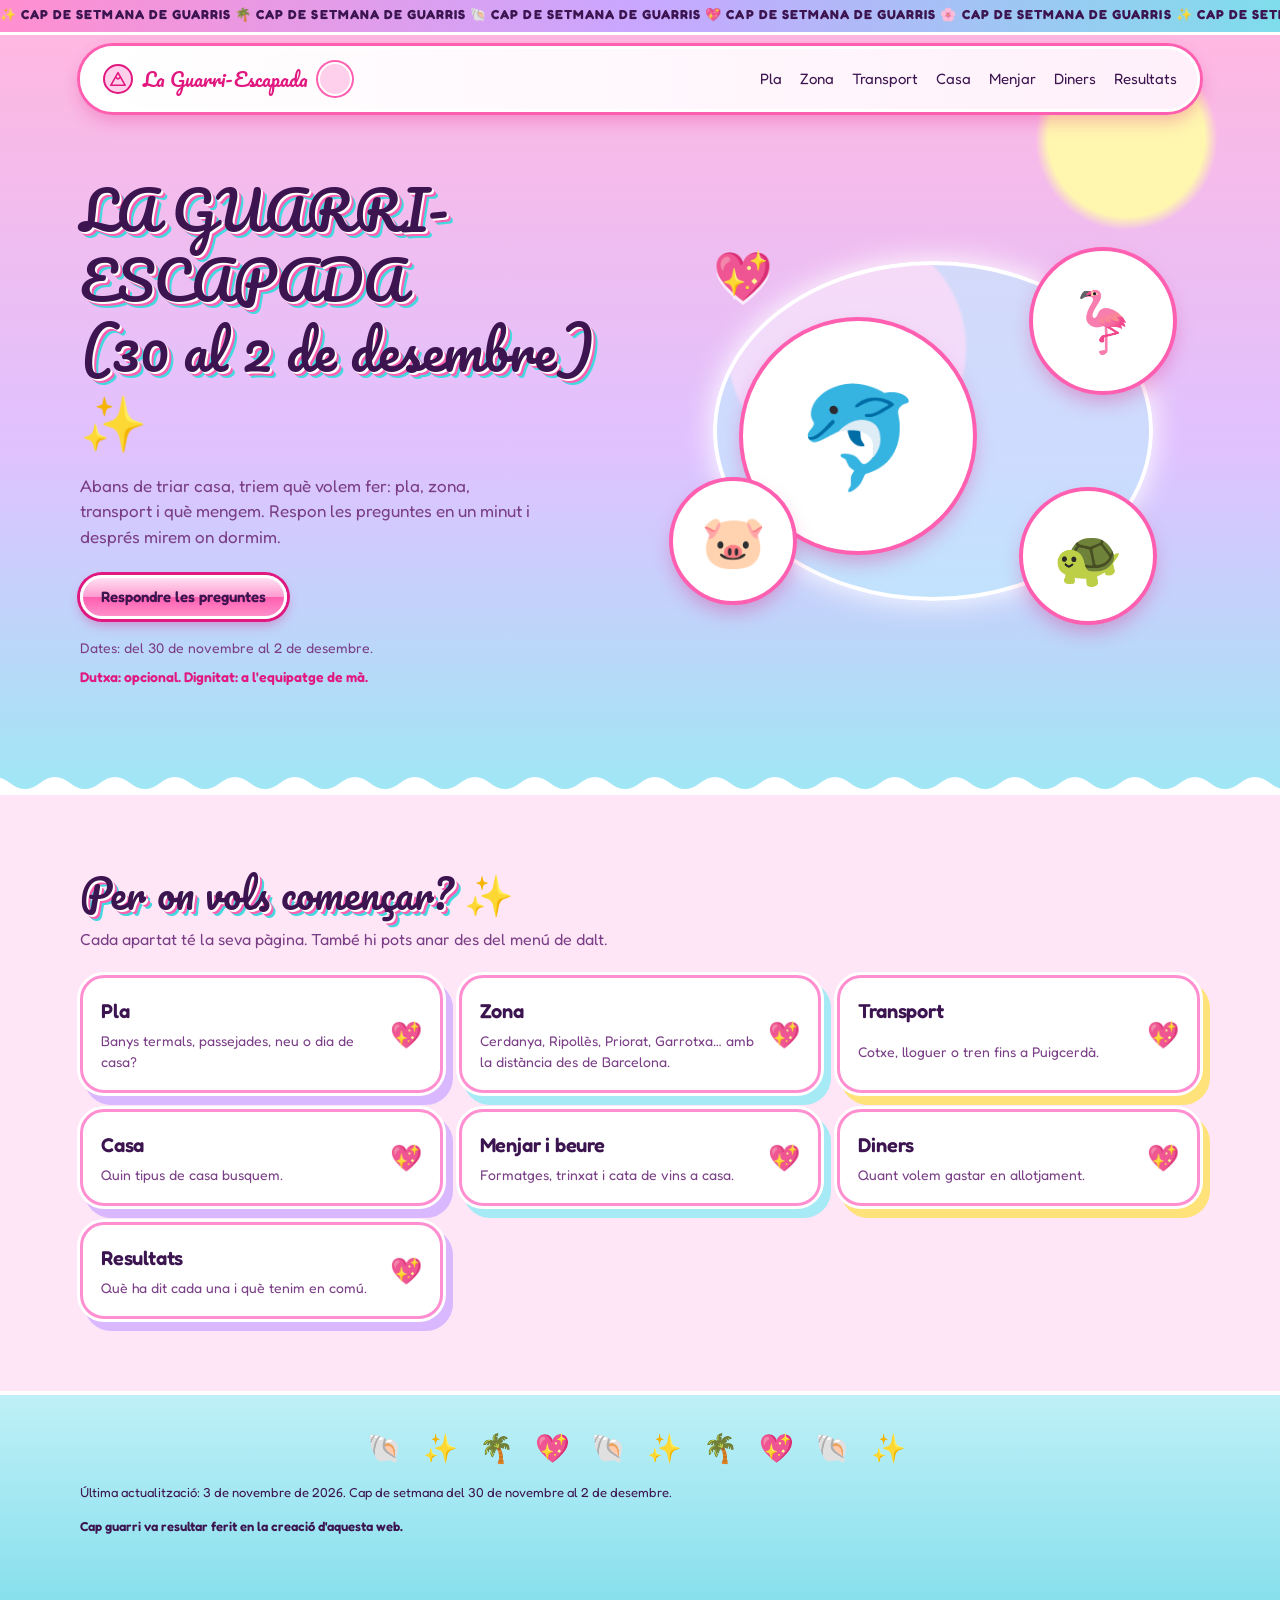
==== commit 7409ca8f: "eeerr" ====
--- a/index.html
+++ b/index.html
@@ -38,7 +38,7 @@
           <span>La Guarri-Escapada</span>
         </a>
         <ul class="nav__enllacos">
-          <li><a href="decidim.html#pla" data-pag="decidim">Pla</a></li><li><a href="decidim.html#zona" data-pag="decidim-zona">Zona</a></li><li><a href="decidim.html#transport" data-pag="decidim-transport">Transport</a></li><li><a href="decidim.html#allotjament" data-pag="decidim-allotjament">Casa</a></li><li><a href="decidim.html#menjar" data-pag="decidim-menjar">Menjar</a></li><li><a href="decidim.html#pressupost" data-pag="decidim-pressupost">Diners</a></li><li data-casas><a href="resum.html" data-pag="resum">Resum</a></li>
+          <li><a href="decidim.html#pla" data-pag="decidim">Pla</a></li><li><a href="decidim.html#zona" data-pag="decidim-zona">Zona</a></li><li><a href="decidim.html#transport" data-pag="decidim-transport">Transport</a></li><li><a href="decidim.html#allotjament" data-pag="decidim-allotjament">Casa</a></li><li><a href="decidim.html#menjar" data-pag="decidim-menjar">Menjar</a></li><li><a href="decidim.html#pressupost" data-pag="decidim-pressupost">Diners</a></li><li><a href="resultats.html" data-pag="resultats">Resultats</a></li><li data-casas><a href="resum.html" data-pag="resum">Resum</a></li>
           <li data-casas><a href="cases.html" data-pag="cases">Cases</a></li>
           <li data-casas><a href="comparar.html" data-pag="comparar">Comparar</a></li>
           <li data-casas><a href="mapa.html" data-pag="mapa">Mapa</a></li>
@@ -51,7 +51,7 @@
           <summary>Seccions</summary>
           <ul>
             <li><a href="index.html" data-pag="inici">Inici</a></li>
-            <li><a href="decidim.html#pla" data-pag="decidim">Pla</a></li><li><a href="decidim.html#zona" data-pag="decidim-zona">Zona</a></li><li><a href="decidim.html#transport" data-pag="decidim-transport">Transport</a></li><li><a href="decidim.html#allotjament" data-pag="decidim-allotjament">Casa</a></li><li><a href="decidim.html#menjar" data-pag="decidim-menjar">Menjar</a></li><li><a href="decidim.html#pressupost" data-pag="decidim-pressupost">Diners</a></li><li data-casas><a href="resum.html" data-pag="resum">Resum</a></li>
+            <li><a href="decidim.html#pla" data-pag="decidim">Pla</a></li><li><a href="decidim.html#zona" data-pag="decidim-zona">Zona</a></li><li><a href="decidim.html#transport" data-pag="decidim-transport">Transport</a></li><li><a href="decidim.html#allotjament" data-pag="decidim-allotjament">Casa</a></li><li><a href="decidim.html#menjar" data-pag="decidim-menjar">Menjar</a></li><li><a href="decidim.html#pressupost" data-pag="decidim-pressupost">Diners</a></li><li><a href="resultats.html" data-pag="resultats">Resultats</a></li><li data-casas><a href="resum.html" data-pag="resum">Resum</a></li>
             <li data-casas><a href="cases.html" data-pag="cases">Cases</a></li>
             <li data-casas><a href="comparar.html" data-pag="comparar">Comparar</a></li>
             <li data-casas><a href="mapa.html" data-pag="mapa">Mapa</a></li>
@@ -94,7 +94,8 @@
           <li><a class="porta" href="decidim.html#transport"><span class="porta__titol">Transport</span><span class="porta__text">Cotxe, lloguer o tren fins a Puigcerdà.</span><span class="porta__fletxa" aria-hidden="true">→</span></a></li>
           <li><a class="porta" href="decidim.html#allotjament"><span class="porta__titol">Casa</span><span class="porta__text">Quin tipus de casa busquem.</span><span class="porta__fletxa" aria-hidden="true">→</span></a></li>
           <li><a class="porta" href="decidim.html#menjar"><span class="porta__titol">Menjar i beure</span><span class="porta__text">Formatges, trinxat i cata de vins a casa.</span><span class="porta__fletxa" aria-hidden="true">→</span></a></li>
-          <li><a class="porta" href="decidim.html#pressupost"><span class="porta__titol">Diners i gent</span><span class="porta__text">Quant volem gastar i quantes serem.</span><span class="porta__fletxa" aria-hidden="true">→</span></a></li>
+          <li><a class="porta" href="decidim.html#pressupost"><span class="porta__titol">Diners</span><span class="porta__text">Quant volem gastar en allotjament.</span><span class="porta__fletxa" aria-hidden="true">→</span></a></li>
+          <li><a class="porta" href="resultats.html"><span class="porta__titol">Resultats</span><span class="porta__text">Què ha dit cada una i què tenim en comú.</span><span class="porta__fletxa" aria-hidden="true">→</span></a></li>
           <li data-casas><a class="porta" href="resum.html"><span class="porta__titol">Resum</span><span class="porta__text">Totes les cases en una taula, com un full de càlcul. Ordena per qualsevol columna.</span><span class="porta__fletxa" aria-hidden="true">→</span></a></li>
           <li data-casas><a class="porta" href="cases.html"><span class="porta__titol">Cases</span><span class="porta__text">Fitxes amb fotos, preus per a 6 i 7, equipament, filtres i detalls.</span><span class="porta__fletxa" aria-hidden="true">→</span></a></li>
           <li data-casas><a class="porta" href="comparar.html"><span class="porta__titol">Comparar</span><span class="porta__text">Tria 2 o 3 cases i mira-les una al costat de l'altra.</span><span class="porta__fletxa" aria-hidden="true">→</span></a></li>
@@ -102,7 +103,7 @@
           <li data-casas><a class="porta" href="activitats.html"><span class="porta__titol">Activitats</span><span class="porta__text">Idees per zona: natura, pobles, neu, banys termals i rutes.</span><span class="porta__fletxa" aria-hidden="true">→</span></a></li>
           <li data-casas><a class="porta" href="preguntes.html"><span class="porta__titol">Què falta preguntar</span><span class="porta__text">Dades per confirmar amb cada amfitrió, a punt per copiar.</span><span class="porta__fletxa" aria-hidden="true">→</span></a></li>
           <li data-casas data-nav="votacio"><a class="porta" href="votacio.html"><span class="porta__titol">Votació</span><span class="porta__text">Vota la teva casa preferida amb el teu codi personal.</span><span class="porta__fletxa" aria-hidden="true">→</span></a></li>
-          <li data-nav="temps" hidden><a class="porta" href="temps.html"><span class="porta__titol">El temps</span><span class="porta__text">Previsió del 4 al 8 de desembre per zona.</span><span class="porta__fletxa" aria-hidden="true">→</span></a></li>
+          <li data-nav="temps" hidden><a class="porta" href="temps.html"><span class="porta__titol">El temps</span><span class="porta__text">Previsió del 30 de novembre al 2 de desembre per zona.</span><span class="porta__fletxa" aria-hidden="true">→</span></a></li>
         </ul>
       </div>
     </section>
--- a/css/estils.css
+++ b/css/estils.css
@@ -648,7 +648,7 @@
 /* Cinta de arriba */
 body::before { content: ""; position: fixed; top: 0; left: 0; right: 0; height: 32px; z-index: 90; background: linear-gradient(90deg, #FF8FD0, #C9A7FF, #7FDDEB); border-bottom: 3px solid #fff; }
 body::after {
-  content: "✨ CAP DE SETMANA DE GUARRIS 🌴 DUTXA: OPCIONAL 🐚 PROMETEM NO TRENCAR RES (GAIRE) 💖 SI LA CASA ES QUEDA NETA, ÉS UN MIRACLE 🌸 UN SOL MOP, ZERO VOLUNTARIS ✨ NO ES JUTJA NINGÚ 💖";
+  content: "✨ CAP DE SETMANA DE GUARRIS 🌴 CAP DE SETMANA DE GUARRIS 🐚 CAP DE SETMANA DE GUARRIS 💖 CAP DE SETMANA DE GUARRIS 🌸 CAP DE SETMANA DE GUARRIS ✨ CAP DE SETMANA DE GUARRIS 💖";
   position: fixed; top: 0; left: 0; z-index: 91; height: 29px; line-height: 29px; white-space: nowrap;
   color: var(--color-tinta); font-weight: 700; font-size: 13px; letter-spacing: .08em; animation: cinta 60s linear infinite;
 }
